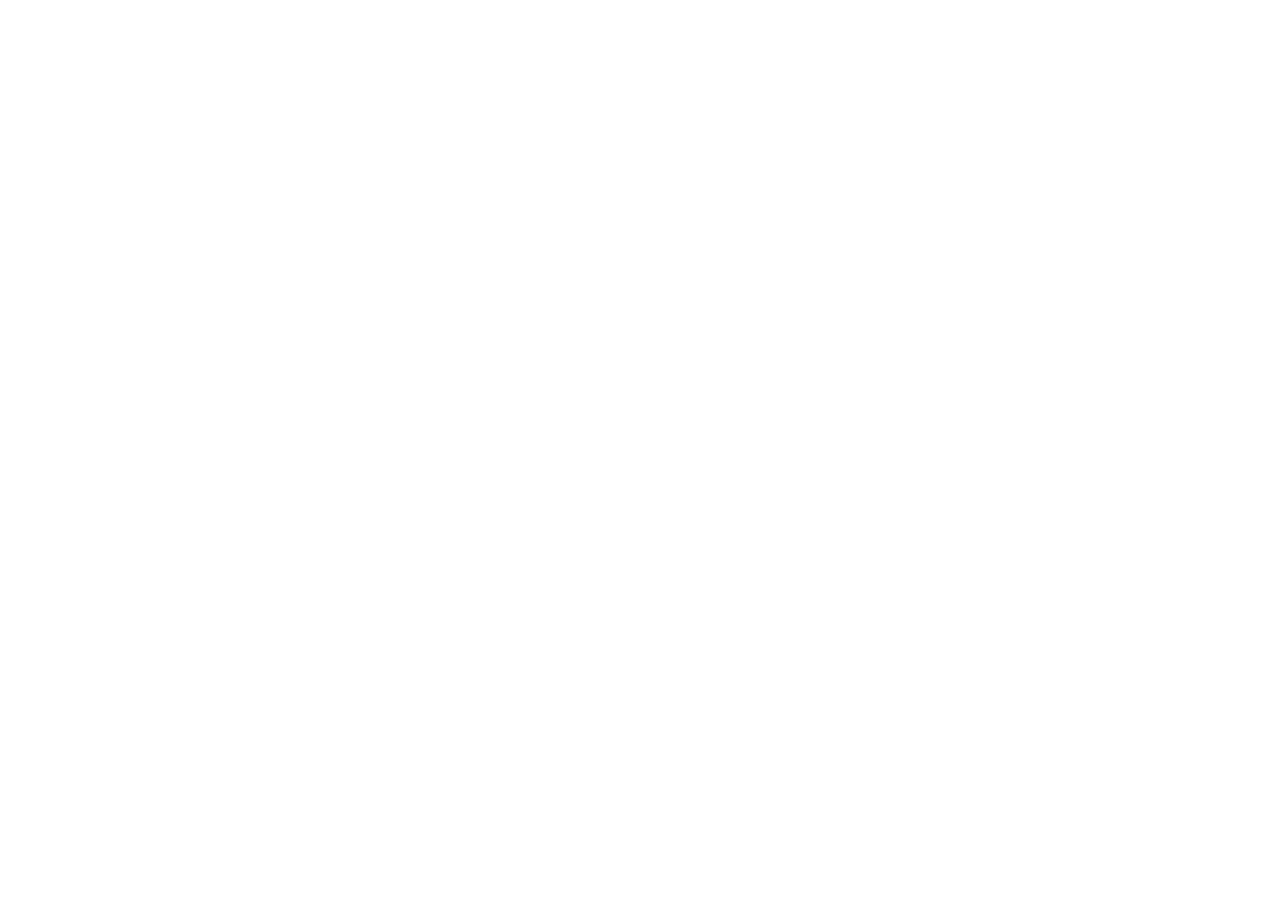
==== index.html @ 95242c17 "Init : création du dépôt, arborescence des fichiers et structure HTML de base" ====
<!DOCTYPE html>
<html lang="en">
<head>
    <meta charset="UTF-8">
    <meta name="viewport" content="width=device-width, initial-scale=1.0">
    <title>AfriTalent - Accueil</title>
    <!-- Boostrap 5 via CDN : feuille de style -->
     <link 
href="https://cdn.jsdelivr.net/npm/bootstrap@5.3.0/dist/css/bootstrap.min.css" 
rel="stylesheet"> 
<!-- Votre feuille de style personnelle --> 
<link rel="stylesheet" href="css/style.css">
</head>
<body>
    
    <!-- Le contenu de la page sera ajoute ici --> 
<!-- Bootstrap 5 via CDN : script JavaScript --> 
<script 
src="https://cdn.jsdelivr.net/npm/bootstrap@5.3.0/dist/js/bootstrap.bundle.min.js"
></script> 
<!-- Votre script JavaScript --> 
<script src="js/main.js"></script>

    
</body>
</html>
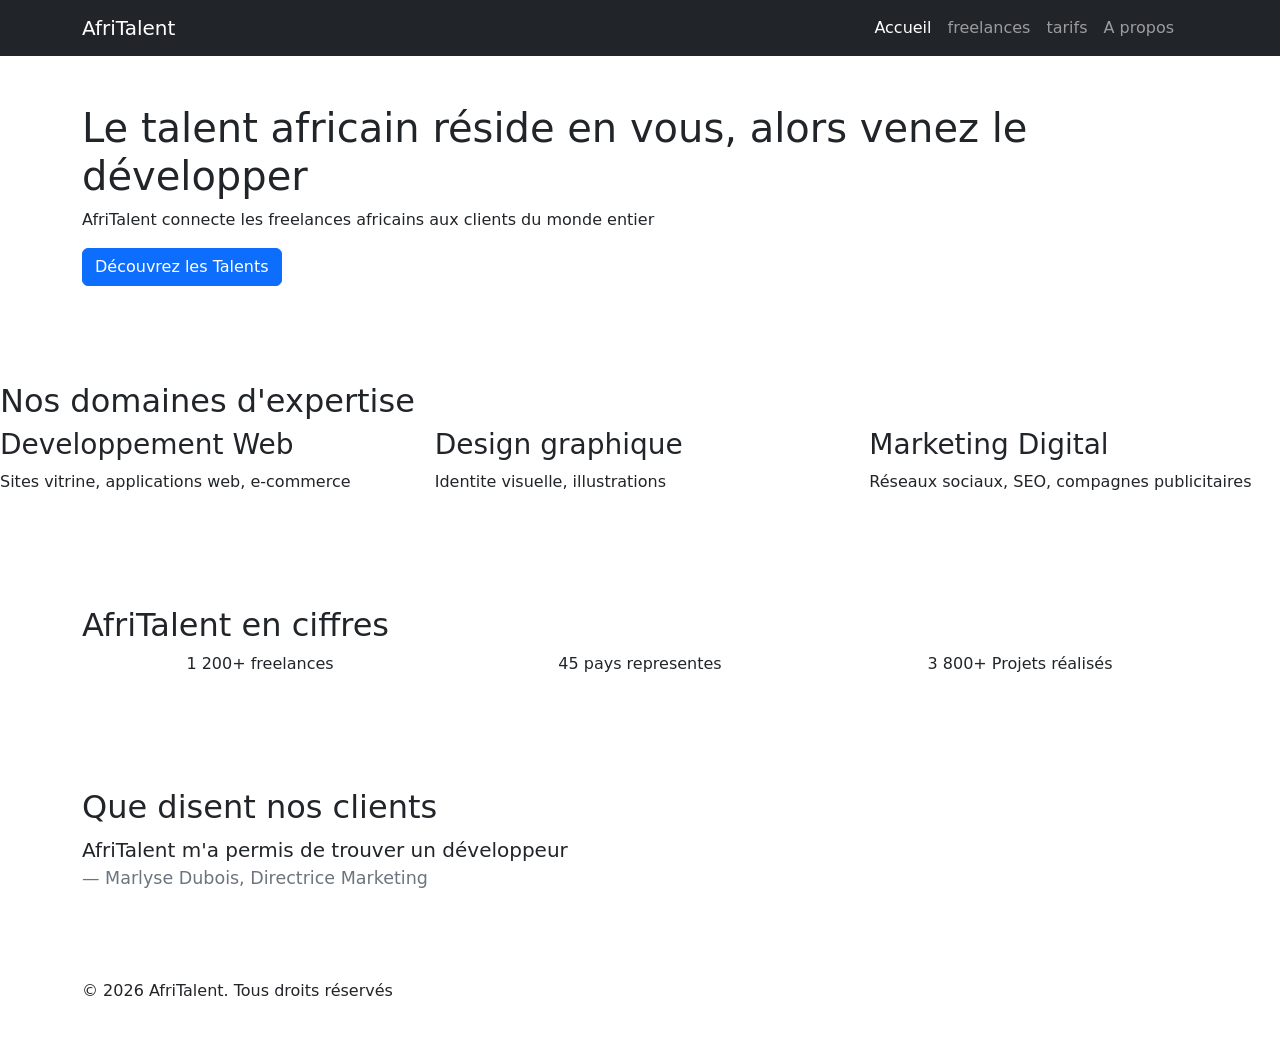
==== commit 61c22392: "HTMK : structure complète des 5 pages avec sections et contenu texte" ====
--- a/index.html
+++ b/index.html
@@ -12,15 +12,99 @@
 <link rel="stylesheet" href="css/style.css">
 </head>
 <body>
-    
-    <!-- Le contenu de la page sera ajoute ici --> 
-<!-- Bootstrap 5 via CDN : script JavaScript --> 
-<script 
-src="https://cdn.jsdelivr.net/npm/bootstrap@5.3.0/dist/js/bootstrap.bundle.min.js"
-></script> 
-<!-- Votre script JavaScript --> 
-<script src="js/main.js"></script>
 
+  <!--Navigation boostrap commune à toutes les pages-->
+<nav class="navbar navbar-expand-lg navbar-dark bg-dark">
+    <div class="container">
+        <a class="navbar-brand" href="index.html">AfriTalent</a>
+        <button class="navbar-toggler" type="button"
+        data-bs-toggle="collapse"
+        data-bs-target="#navMenu"
+        aria-controls="navMenu"
+        aria-expanded="false"
+        aria-label="Toggle navigation">
+        <span class="navbar-toggler-icon"></span>
+    </button>
+    <div class="collapse navbar-collapse" id="navMenu">
+        <ul class="navbar-nav ms-auto">
+            <li class="nav-item"><a class="nav-link active"
+                href="index.html">Accueil</a></li>
+                <li class="nav-item"><a class="nav-link"  
+                    href="freelances.html">freelances</a></li>
+                    <li class="nav-item"><a class="nav-link" 
+                        href="tarifs.html">tarifs</a></li>
+                        <li class="nav-item"><a class="nav-link" 
+                            href="about.html">A propos</a></li>
+                            <li class="nav-item"><a class="nav-link"
+                                href="contact.html"></a></li>
+        </ul>
+    </div>
+    </div>
+</nav>
+<!--Contenu principal-->
+<main>
+    <!--Section hero-->
+    <section id="hero">
+        <div class="container py-5">
+            <h1>Le talent africain réside en vous, alors venez le développer</h1>
+            <p>AfriTalent connecte les freelances africains aux clients du monde entier</p>
+            <a href="freelances.html" class="btn btn-primary">Découvrez les Talents</a>
+
+        </div>
+    </section>
+    <!--Section Services-->
+    <section id="service">
+        <div class="containe py-5">
+            <h2>Nos domaines d'expertise</h2>
+            <div class="row">
+                <div class="col -md-4">
+                    <h3>Developpement Web</h3>
+                    <p>Sites vitrine, applications web, e-commerce</p>
+                </div>
+                <div class="col -md-4">
+                    <h3>Design graphique</h3>
+                    <p>Identite visuelle, illustrations</p>
+                </div>
+                <div class="col -md-4">
+                    <h3>Marketing Digital</h3>
+                    <p>Réseaux sociaux, SEO, compagnes publicitaires</p>
+                </div>
+            </div>
+        </div>
+    </section>
+    <!--Section statistique-->
+    <section id="statistique">
+        <div class="container py-5">
+            <h2>AfriTalent en ciffres</h2>
+            <div class="row text-center">
+                <div class="col -md-4"><p>1 200+ freelances</p></div>
+                <div class="col -md-4"><p>45 pays representes</p></div>
+                <div class="col -md-4"><p>3 800+ Projets réalisés</p></div>
+            </div>
+        </div>
+    </section>
+
+    <!--Section Témoignages-->
+    <section id="témoignages">
+        <div class="container py-5">
+            <h2>Que disent nos clients</h2>
+            <blockquote class="blockquote">
+            <p>AfriTalent m'a permis de trouver un développeur</p>
+         <footer class="blockquote-footer">Marlyse Dubois, Directrice Marketing</footer>
+         </blockquote>
+        </div>
+    </section>
+</main>
+
+<!--Pied de page-->
+<footer>
+    <div class="container py-4">
+        <p>&copy; 2026 AfriTalent. Tous droits réservés</p>
+    </div>
+</footer>
+    <script src="https://cdn.jsdelivr.net/npm/bootstrap@5.3.0/dist/js/bootstrap.bundle.min.js">
+    </script>
+      <script src="js/main.js"></script>
     
 </body>
 </html>
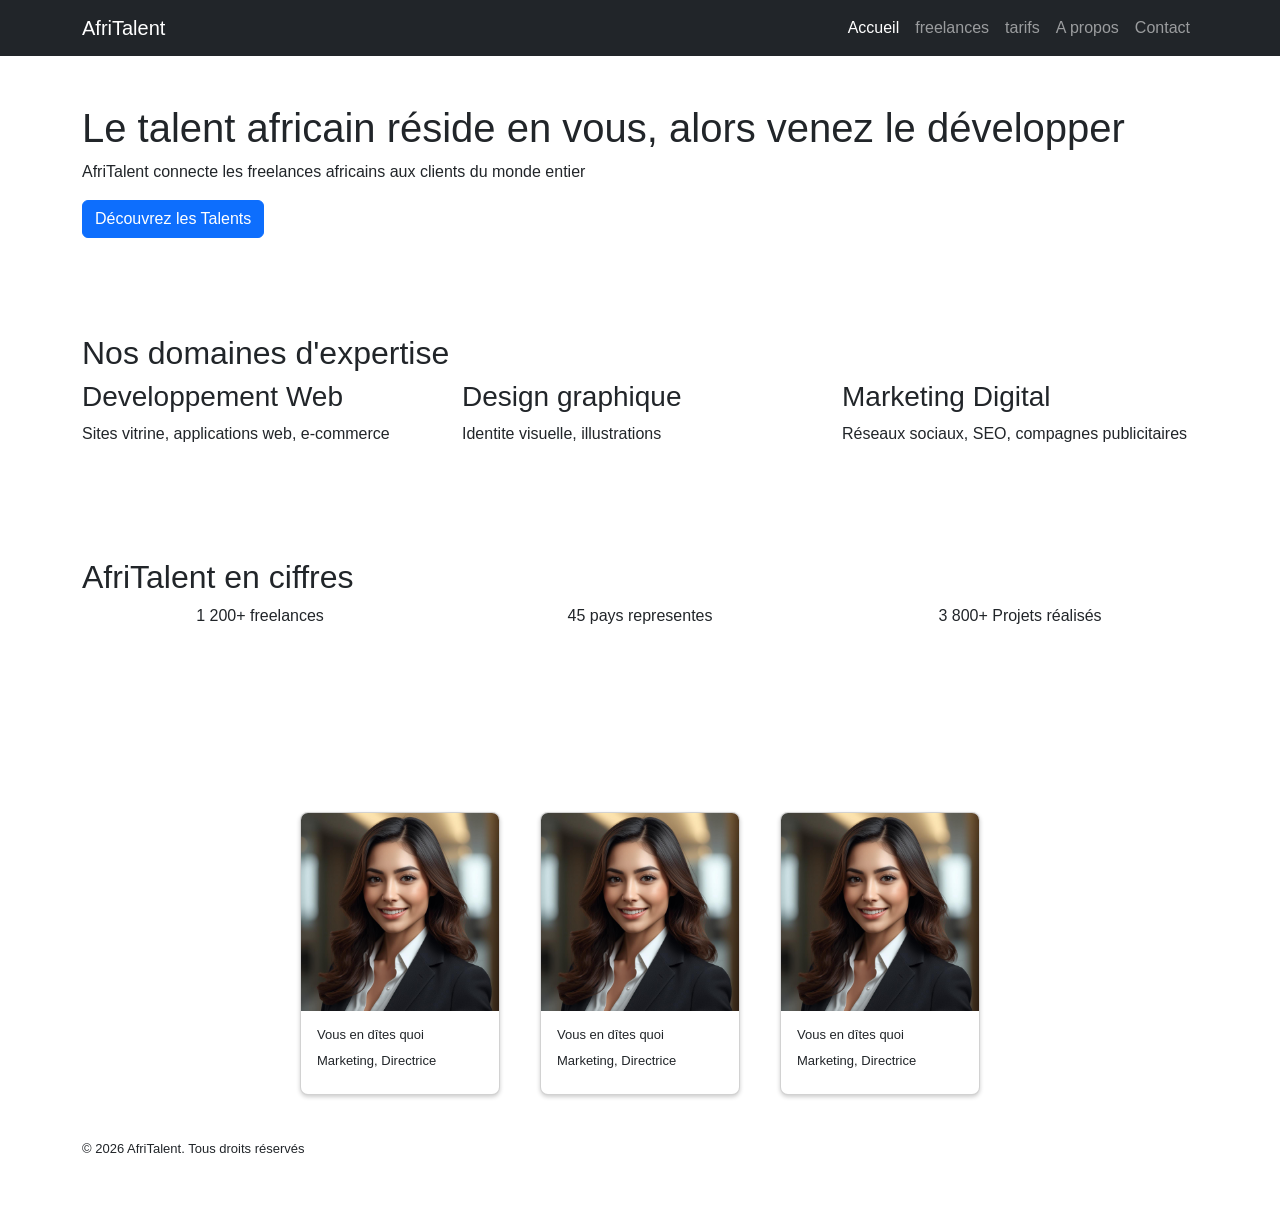
==== commit 869f8bf5: "HTML : structure complete des 5 pages et contenu texte" ====
--- a/index.html
+++ b/index.html
@@ -17,7 +17,7 @@
 <nav class="navbar navbar-expand-lg navbar-dark bg-dark">
     <div class="container">
         <a class="navbar-brand" href="index.html">AfriTalent</a>
-        <button class="navbar-toggler" type="button"
+    <button class="navbar-toggler" type="button"
         data-bs-toggle="collapse"
         data-bs-target="#navMenu"
         aria-controls="navMenu"
@@ -28,15 +28,15 @@
     <div class="collapse navbar-collapse" id="navMenu">
         <ul class="navbar-nav ms-auto">
             <li class="nav-item"><a class="nav-link active"
-                href="index.html">Accueil</a></li>
-                <li class="nav-item"><a class="nav-link"  
-                    href="freelances.html">freelances</a></li>
-                    <li class="nav-item"><a class="nav-link" 
-                        href="tarifs.html">tarifs</a></li>
-                        <li class="nav-item"><a class="nav-link" 
-                            href="about.html">A propos</a></li>
-                            <li class="nav-item"><a class="nav-link"
-                                href="contact.html"></a></li>
+            href="index.html">Accueil</a></li>
+            <li class="nav-item"><a class="nav-link"  
+            href="freelances.html">freelances</a></li>
+            <li class="nav-item"><a class="nav-link" 
+            href="tarifs.html">tarifs</a></li>
+            <li class="nav-item"><a class="nav-link"
+            href="about.html">A propos</a></li>
+            <li class="nav-item"><a class="nav-link"
+            href="contact.html">Contact</a></li>
         </ul>
     </div>
     </div>
@@ -54,18 +54,18 @@
     </section>
     <!--Section Services-->
     <section id="service">
-        <div class="containe py-5">
+        <div class="container py-5">
             <h2>Nos domaines d'expertise</h2>
             <div class="row">
-                <div class="col -md-4">
+                <div class="col-md-4">
                     <h3>Developpement Web</h3>
                     <p>Sites vitrine, applications web, e-commerce</p>
                 </div>
-                <div class="col -md-4">
+                <div class="col-md-4">
                     <h3>Design graphique</h3>
                     <p>Identite visuelle, illustrations</p>
                 </div>
-                <div class="col -md-4">
+                <div class="col-md-4">
                     <h3>Marketing Digital</h3>
                     <p>Réseaux sociaux, SEO, compagnes publicitaires</p>
                 </div>
@@ -77,25 +77,40 @@
         <div class="container py-5">
             <h2>AfriTalent en ciffres</h2>
             <div class="row text-center">
-                <div class="col -md-4"><p>1 200+ freelances</p></div>
-                <div class="col -md-4"><p>45 pays representes</p></div>
-                <div class="col -md-4"><p>3 800+ Projets réalisés</p></div>
+                <div class="col-md-4"><p>1 200+ freelances</p></div>
+                <div class="col-md-4"><p>45 pays representes</p></div>
+                <div class="col-md-4"><p>3 800+ Projets réalisés</p></div>
             </div>
         </div>
     </section>
 
     <!--Section Témoignages-->
-    <section id="témoignages">
-        <div class="container py-5">
-            <h2>Que disent nos clients</h2>
-            <blockquote class="blockquote">
-            <p>AfriTalent m'a permis de trouver un développeur</p>
-         <footer class="blockquote-footer">Marlyse Dubois, Directrice Marketing</footer>
-         </blockquote>
+   <div class="card-container">
+     <div class="card">
+        <img src="images/témoin1.jpg" width="100px">
+        <div class="card-content">
+            <h2>Vous en dîtes quoi</h2>
+            <footer>Marketing, Directrice</footer>
         </div>
-    </section>
-</main>
+        </div>
+          <div class="card">
+        <img src="images/témoin1.jpg" width="100px">
+        <div class="card-content">
+            <h2>Vous en dîtes quoi</h2>
+            <footer>Marketing, Directrice</footer>
+            </div>
+        </div>
+          <div class="card">
+        <img src="images/témoin1.jpg" width="100px">
+        <div class="card-content">
+            <h2>Vous en dîtes quoi</h2>
+            <footer>Marketing, Directrice</footer>
+            </div>
+        </div>
 
+     </div>
+
+   </div>
 <!--Pied de page-->
 <footer>
     <div class="container py-4">
--- a/css/style.css
+++ b/css/style.css
@@ -0,0 +1,35 @@
+*{
+    margin: 0px;
+    padding: 0px;
+    box-sizing: border-box;
+    font-family: sans-serif;
+}
+body{
+    background-color: white;
+}
+.card-container{
+    display: flex;
+    justify-content: center;
+    flex-wrap: wrap;
+    margin-top: 100px;
+}
+.card{
+    background-color: white;
+    width: 200px;
+    border-radius: 8px;
+    overflow: hidden;
+    box-shadow: 0px 2px 4px rgba(0,0,0,0.2);
+    margin: 20px;
+}
+.card img{
+    width: 100%;
+    height: auto;
+}
+.card-content{
+    padding: 16px;
+}
+.card-content h2, footer{
+    font-size: 13px;
+    margin-bottom: 8px;
+
+}
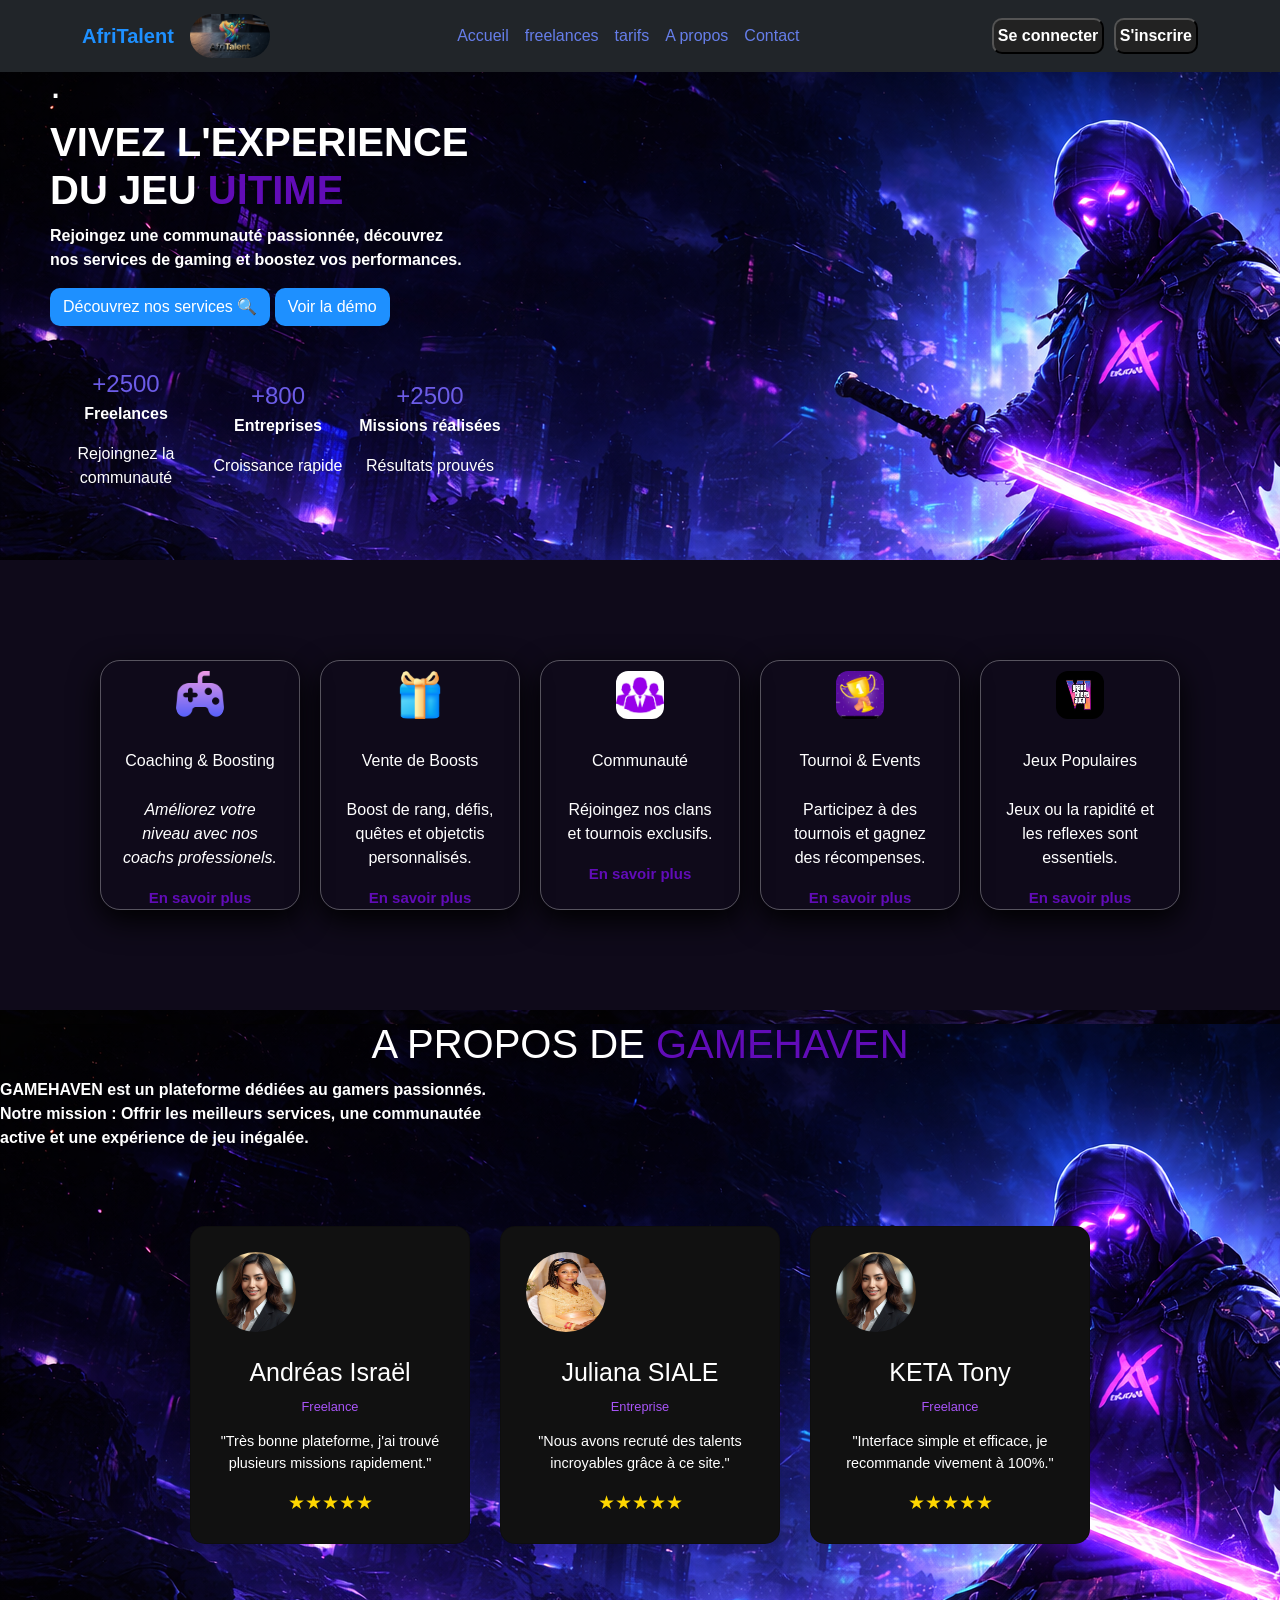
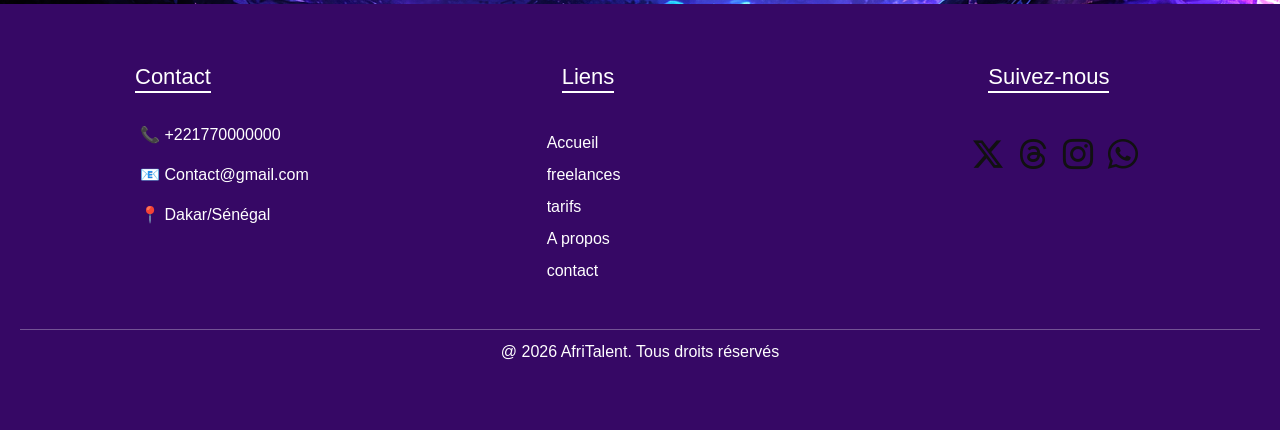
==== commit a05e47b5: "Mise à jour" ====
--- a/index.html
+++ b/index.html
@@ -3,120 +3,213 @@
 <head>
     <meta charset="UTF-8">
     <meta name="viewport" content="width=device-width, initial-scale=1.0">
-    <title>AfriTalent - Accueil</title>
-    <!-- Boostrap 5 via CDN : feuille de style -->
+    <title>AfriTalent</title>
+    <!-- Bootstrap -->
      <link 
 href="https://cdn.jsdelivr.net/npm/bootstrap@5.3.0/dist/css/bootstrap.min.css" 
 rel="stylesheet"> 
-<!-- Votre feuille de style personnelle --> 
+<!--Icones Boostrap-->
+<link href="https://cdn.jsdelivr.net/npm/bootstrap-icons@1.11.0/font/bootstrap-icons.css" rel="stylesheet">
+<!-- CSS --> 
 <link rel="stylesheet" href="css/style.css">
 </head>
-<body>
-
-  <!--Navigation boostrap commune à toutes les pages-->
-<nav class="navbar navbar-expand-lg navbar-dark bg-dark">
-    <div class="container">
-        <a class="navbar-brand" href="index.html">AfriTalent</a>
-    <button class="navbar-toggler" type="button"
-        data-bs-toggle="collapse"
-        data-bs-target="#navMenu"
-        aria-controls="navMenu"
-        aria-expanded="false"
-        aria-label="Toggle navigation">
-        <span class="navbar-toggler-icon"></span>
-    </button>
-    <div class="collapse navbar-collapse" id="navMenu">
-        <ul class="navbar-nav ms-auto">
-            <li class="nav-item"><a class="nav-link active"
-            href="index.html">Accueil</a></li>
-            <li class="nav-item"><a class="nav-link"  
-            href="freelances.html">freelances</a></li>
-            <li class="nav-item"><a class="nav-link" 
-            href="tarifs.html">tarifs</a></li>
-            <li class="nav-item"><a class="nav-link"
-            href="about.html">A propos</a></li>
-            <li class="nav-item"><a class="nav-link"
-            href="contact.html">Contact</a></li>
-        </ul>
-    </div>
-    </div>
-</nav>
-<!--Contenu principal-->
+<body background="images/background.jpg">
+
+  <!-- NAVBAR -->
+   <header>
+         <nav class="navbar navbar-expand-lg navbar-dark bg-dark fixed-top">
+            <div class="container">
+                <a class="navbar-brand" href="#"><strong>AfriTalent</strong></a>
+                <img src="images/img.png" width="80" class="nav-1">
+
+            <div class="navbar-collapse" id="navMenu">
+                <ul class="navbar-nav mx-auto">
+                    <li class="nav-item"><a class="nav-link" href="#Accueil">Accueil</a></li>
+                    <li class="nav-item"><a class="nav-link" href="#freelances">freelances</a></li>
+                    <li class="nav-item"><a class="nav-link" href="#tarifs">tarifs</a></li>
+                    <li class="nav-item"><a class="nav-link" href="#A propos">A propos</a></li>
+                    <li class="nav-item"><a class="nav-link" href="#Contact">Contact</a></li>
+                </ul>  
+                <div>
+                    <button><strong>Se connecter</strong></button>
+                    <button><strong>S'inscrire</strong></button>
+                </div>    
+            </div>
+            </div>
+        </nav>
+</header>
+<!--Contenu principal Main-->
 <main>
     <!--Section hero-->
-    <section id="hero">
-        <div class="container py-5">
-            <h1>Le talent africain réside en vous, alors venez le développer</h1>
-            <p>AfriTalent connecte les freelances africains aux clients du monde entier</p>
-            <a href="freelances.html" class="btn btn-primary">Découvrez les Talents</a>
+    <section class="hero" id="">
+        <div class="hero-text">
+            <h1>.</h1>
+            <h1 class="text"><strong>VIVEZ L'EXPERIENCE <br>
+                 DU JEU <span class="text-1">UlTIME</span></strong></h1>
+            <p class="p1"><strong>Rejoingez une communauté passionnée, découvrez <br>
+            nos services de gaming et boostez vos performances.</strong></p>
+            <a href="freelances.html" class="btn">Découvrez nos services 🔍</a>
+             <a href="freelances.html" class="btn">Voir la démo</a>
+        </div>
+        <br>
+        <div class="starts" id="starts">
+            <div class="start-card">
+                <div class="counter" data-target="2500">+2500</div>
+                <p>Freelances</p>
+                <span>Rejoingnez la communauté</span>
+            </div>
+
+             <div class="start-card">
+                <div class="counter" data-target="800">+800</div>
+                <p>Entreprises</p>
+                <span>Croissance rapide</span>
+            </div>
+
+             <div class="start-card">
+                <div class="counter" data-target="2500">+2500</div>
+                <p>Missions réalisées</p>
+                <span>Résultats prouvés</span>
+            </div>
 
         </div>
     </section>
+
     <!--Section Services-->
-    <section id="service">
-        <div class="container py-5">
-            <h2>Nos domaines d'expertise</h2>
-            <div class="row">
-                <div class="col-md-4">
-                    <h3>Developpement Web</h3>
-                    <p>Sites vitrine, applications web, e-commerce</p>
-                </div>
-                <div class="col-md-4">
-                    <h3>Design graphique</h3>
-                    <p>Identite visuelle, illustrations</p>
-                </div>
-                <div class="col-md-4">
-                    <h3>Marketing Digital</h3>
-                    <p>Réseaux sociaux, SEO, compagnes publicitaires</p>
-                </div>
-            </div>
-        </div>
+        <div class="services-container">
+            <div class="service-card">
+                <div class="card-icon">
+                        <img src="images/game.png" width="65" class="icon-3">
+                </div>
+                <h1 class="service-title">Coaching & Boosting</h1>
+                <p class="service-description">
+                  <em>Améliorez votre niveau avec nos coachs professionels.</em> 
+                </p>
+                <a href="#" class="service-link">En savoir plus</a>
+            </div>
+             <div class="service-card">
+                <div class="card-icon">
+                    <div class="icon-1">
+                        <img src="images/cadeau.png" width="65" class="icon-3">
+                    </div>
+                </div>
+                <h1 class="service-title">Vente de Boosts</h1>
+                <p class="service-description">
+                   Boost de rang, défis, quêtes et objetctis personnalisés.
+                </p>
+                <a href="#" class="service-link">En savoir plus</a>
+            </div>
+             <div class="service-card">
+                <div class="card-icon">
+                    <div class="icon-1">
+                        <img src="images/tête.png" width="65" class="icon-3">
+                    </div>
+                </div>
+                <h1 class="service-title">Communauté</h1>
+                <p class="service-description">
+                    Réjoingez nos clans et tournois exclusifs.
+                </p>
+                <a href="#" class="service-link">En savoir plus</a>
+        </div>
+          <div class="service-card">
+                <div class="card-icon">
+                        <img src="images/images2.jpg" width="65" class="icon-3">
+                </div>
+                <h1 class="service-title">Tournoi & Events</h1>
+                <p class="service-description">
+                  Participez à des tournois et gagnez des récompenses.
+                </p>
+                <a href="#" class="service-link">En savoir plus</a>
+            </div>
+              <div class="service-card">
+                <div class="card-icon">
+                        <img src="images/icon3.jpg" width="65" class="icon-3">
+                </div>
+                <h1 class="service-title">Jeux Populaires</h1>
+                <p class="service-description">
+                  Jeux ou la rapidité et les reflexes sont essentiels.
+                </p>
+                <a href="#" class="service-link">En savoir plus</a>
+            </div>
+        </div>
+    <!-- A PROPOS -->
+     <section >
+        <div class="propos">
+            <h1 class="pp">A PROPOS DE <span class="text-1">GAMEHAVEN</span></h1>
+            <p><strong>GAMEHAVEN est un plateforme dédiées au gamers passionnés. <br>
+             Notre mission : Offrir les meilleurs services, une communautée <br>
+             active et une expérience de jeu inégalée.</strong>
+            </p>
+        </div>
+     </section>
+  
+    <!--Section Témoignages-->
+    <section class="section-container">
+            <div class="card">
+                <img src="images/témoin1.jpg" class="avatar">
+                <h1>Andréas Israël</h1>
+                <span class="role">Freelance</span>
+                <p>"Très bonne plateforme, j'ai trouvé plusieurs missions rapidement."</p>
+                <div class="stars">★★★★★</div>
+            </div>
+            <div class="card">
+                <img src="images/témoin3.png" class="avatar">
+                <h1>Juliana SIALE</h1>
+                <span class="role">Entreprise</span>
+                <p>"Nous avons recruté des talents incroyables grâce à ce site."</p>
+                <div class="stars">★★★★★</div>
+            </div>
+            <div class="card">
+                <img src="images/témoin1.jpg" class="avatar">
+                <h1>KETA Tony</h1>
+                <span class="role">Freelance</span>
+                <p>"Interface simple et efficace, je recommande vivement à 100%."</p>
+                <div class="stars">★★★★★</div>
+            </div>   
     </section>
-    <!--Section statistique-->
-    <section id="statistique">
-        <div class="container py-5">
-            <h2>AfriTalent en ciffres</h2>
-            <div class="row text-center">
-                <div class="col-md-4"><p>1 200+ freelances</p></div>
-                <div class="col-md-4"><p>45 pays representes</p></div>
-                <div class="col-md-4"><p>3 800+ Projets réalisés</p></div>
-            </div>
-        </div>
-    </section>
-
-    <!--Section Témoignages-->
-   <div class="card-container">
-     <div class="card">
-        <img src="images/témoin1.jpg" width="100px">
-        <div class="card-content">
-            <h2>Vous en dîtes quoi</h2>
-            <footer>Marketing, Directrice</footer>
-        </div>
-        </div>
-          <div class="card">
-        <img src="images/témoin1.jpg" width="100px">
-        <div class="card-content">
-            <h2>Vous en dîtes quoi</h2>
-            <footer>Marketing, Directrice</footer>
-            </div>
-        </div>
-          <div class="card">
-        <img src="images/témoin1.jpg" width="100px">
-        <div class="card-content">
-            <h2>Vous en dîtes quoi</h2>
-            <footer>Marketing, Directrice</footer>
-            </div>
-        </div>
-
-     </div>
-
-   </div>
 <!--Pied de page-->
-<footer>
-    <div class="container py-4">
-        <p>&copy; 2026 AfriTalent. Tous droits réservés</p>
-    </div>
-</footer>
+      <footer class="footer">
+        <div class="footer-container">
+            <div class="footer-b">
+                <h1>Contact</h1>
+                <p>📞 +221770000000</p>
+                <p>📧 Contact@gmail.com</p>
+                <p>📍 Dakar/Sénégal</p>
+            </div>
+            <div class="footer-b">
+                <h1>Liens</h1>
+                <ul>
+                    <li><a href="Accueil">Accueil</a></li>
+                    <li><a href="freelances.html">freelances</a></li>
+                    <li><a href="tarifs.html">tarifs</a></li>
+                    <li><a href="about.html">A propos</a></li>
+                     <li><a href="contact.html">contact</a></li>
+                </ul>
+            </div>
+
+            <div class="footer-b">
+                <h1>Suivez-nous</h1>
+                <div class="social-icon">
+                    <a href="https://www.twitter.com" target="_blank">
+                         <i class="bi bi-twitter-x"></i>
+                    </a>
+                    <a href="https://www.threads.net" target="_blank">
+                        <i class="bi bi-threads"></i> 
+                    </a>
+                    <a href="https://www.instagram.com" target="_blank">
+                        <i class="bi bi-instagram"></i>
+                    </a>
+                    <a href="https://www.whatsapp.com" target="_blank">
+                        <i class="bi bi-whatsapp"></i>
+                    </a>
+                </div>
+            </div>
+        </div>
+        <div class="pied">
+            <p>@ 2026 AfriTalent. Tous droits réservés</p>
+        </div>
+
+      </footer>
+
     <script src="https://cdn.jsdelivr.net/npm/bootstrap@5.3.0/dist/js/bootstrap.bundle.min.js">
     </script>
       <script src="js/main.js"></script>
--- a/css/style.css
+++ b/css/style.css
@@ -1,35 +1,569 @@
-*{
-    margin: 0px;
-    padding: 0px;
-    box-sizing: border-box;
-    font-family: sans-serif;
-}
-body{
-    background-color: white;
-}
-.card-container{
-    display: flex;
-    justify-content: center;
+:root {
+    --primary-color: #1e90ff;
+    --secondary-color: #ff6347;
+    --background-color: white;
+    --text-color: #333333;
+    --font-main: sans-serif;
+    --spacing: 16px;  
+    --white: #ffffff;
+    --dark: #222222;
+}
+
+body {
+    margin: 0;
+    font-family: var(--font-main);
+    color: var(--text-color);            
+}
+.navbar-brand {
+    color: #1e90ff;
+} 
+.navbar-brand1 {
+     color: #1e90ff;
+     margin-left: 40px;
+} 
+.nav-link {
+    color: #667eea;
+    font-size: initial;
+}
+.nav-1 {
+    border-radius: 40px;
+}
+button {
+    background-color: var(--dark);
+    color: #ffffff;
+    margin-left: 5px;
+    border-radius: 10px;
+    padding: 4px;
+}
+button:hover {
+    box-shadow: 0 0 10px #6c5ce7,
+                0 0 20px #6c5ce7;
+    transform: translateY(-3px);
+    color: red;
+    transition: 0.8s;            
+}
+
+/*=== SECTIONS TEMOIGNAGES ET TARIFS ===*/
+.section-container {
+    display: flex;
+    justify-content: center;
+    gap: 30px;
+    padding: 60px 10%;
     flex-wrap: wrap;
-    margin-top: 100px;
-}
-.card{
-    background-color: white;
+}
+.card {
+    background-color: #111;
+    color: white;
+    width: 280px;
+    padding: 25px;
+    border-radius: 15px;
+    text-align: center;
+    transition: 0.3s;
+}
+.card:hover {
+    transform: translateY(-10px);
+    box-shadow: 0 0 20px rgba(108,92,231,0.5);
+}
+.avatar {
+    width: 80px;
+    height: 80px;
+    border-radius: 50%;
+    margin-bottom: 15px;
+}
+.card h1 {
+    font-size: 25px;
+}
+.role {
+    font-size: 0.8rem;
+    color: #6c5ce7;
+}
+.card p {
+    font-size: 0.9rem;
+    margin: 15px 0;
+}
+.stars {
+    color: gold;
+    font-size: 1.2rem;
+}
+
+/* Section hero */
+.text {
+    color: #ffffff;
+}
+.text-1 {
+    color: #610cb7;
+}
+.p1 {
+    color: #ffffff;
+}
+.hero{
+    display: grid;
+    grid-template-columns: 1fr 1.5fr;
+    align-items: center;
+    padding: 50px;
+    gap : 40px
+}
+.hero-image{
+    width: 50px;
+    border-radius: 15px;
+    align-items: center;
+}
+.btn{
+    background-color: var(--primary-color);
+    color: var(--white);
+    text-decoration: none;
+    border-radius: 10px;
+    transition: 5s;
+}
+.btn:hover {
+     box-shadow: 0 0 10px #6c5ce7,
+                 0 0 20px  #6c5ce7;
+     transform: translateY(-3px);  
+     color: #ffffff;   
+     transition: 0.8s;       
+}
+/* ASYMETRIQUE */
+.starts {
+    display: flex;
+    justify-content: space-around;
+    align-items: center;
+    background: transparent;
+    border-radius: 20px 20px 0 0;
+    flex-wrap: nowrap;    
+}
+
+.start-card {
+    text-align: center;
+    flex: 1;   
+}
+
+.counter {
+    font-size: 1.5rem;
+    font-weight: 500;
+    color: #6c5ce7;
+}
+.counter::before {
+    content: "";
+}
+.start-card p {
+    font-weight: bold;
+    
+    color: #ffffff;
+}
+.start-card span {
+    font: 0.65rem;
+    color: #ffffff;
+}
+/* SERVICES */
+.ns {
+    text-align: center;
+    font-size: 25px;
+    color: #ffffff;
+}
+
+.services-container {
+    color: deepskyblue;
+    justify-content: center;
+    flex-wrap: wrap;
+    display: flex;
+    justify-content: center;
+    align-items: center;
+    gap: 20px;
+    height: 50vh;
+    background-color: #0f0a1a;
+    margin-top: 20px;
+}
+  .service-card {
+    border-radius: 20px;
     width: 200px;
-    border-radius: 8px;
+    max-width: 350px;
+    transition: transform 0.3s ease, box-shadow 0.3s ease;
+    box-shadow: 0 10px 30px black;
+    border: 1px solid rgba(255,255,255,0.3);
+    background-color: transparent;
+    color: #ffffff;
+    height: 250px;
     overflow: hidden;
-    box-shadow: 0px 2px 4px rgba(0,0,0,0.2);
-    margin: 20px;
-}
-.card img{
+    text-align: center;
+    padding: 10px 20px;
+}
+
+.service-card:hover{
+    transform: translateY(-10px);
+    box-shadow: 0 20px 40px black;
+}
+.card-icon {
+    margin-bottom: 20px;
+    display: inline-block;
+}
+.icon-3 {
+    width: 48px;
+    height: 48px;
+    border-radius: 12px;
+    margin: 0 auto;
+}
+.icon-1::before {
+    color: #ffffff;
+    justify-content: center;
+    align-items: center;
     width: 100%;
-    height: auto;
-}
-.card-content{
-    padding: 16px;
-}
-.card-content h2, footer{
-    font-size: 13px;
-    margin-bottom: 8px;
-
-}+    height: 100%;
+    font-size: 24px;
+}
+.service-title {
+    font-size: 16px;
+    color: white;
+    line-height: 1.5;
+    margin-bottom: 25px;
+}
+.service-link {
+    display: inline-block;
+    color: #610cb7;
+    text-decoration: none;
+    font-weight: 600;
+    font-size: 15px;
+    transition: color 0.3s ease, transform 0.3s ease;
+}
+.service-link:hover {
+    color: #667eea;
+    transform: translateX(50px);
+}
+/*========= SECTION A PROPOS */
+.pp {
+    text-align: center;
+}
+.propos {
+    color: #ffffff;
+}
+
+/*Responsive Design */
+@media (max-width: 768px) {
+    .service-container {
+        gap: 20px;
+    }
+    .service-card {
+        padding: 30px 20px;
+        max-width: 100%;
+    }
+    .service-title {
+        font-size: 22px;
+    }
+    .service-description {
+        font-size: 14px;
+    }
+}
+/* =====Section footer */
+.footer {
+    background: #360865;
+    color: var(--white);
+    padding: 50px 20px;
+}
+.footer-container {
+    display: flex;
+    justify-content: space-between;
+    align-items: flex-start;
+    flex-wrap: wrap;
+    margin: auto;
+    gap: 40px;
+}
+.footer-b {
+    flex: 1 1 250px;
+    padding-left: 100px;
+}
+.footer-b p {
+    margin-left: 20px;
+    
+}
+.footer-b h1 {
+    font-size: 22px;
+    margin-bottom: 30px;
+    border-bottom: 2px solid white;
+    display: inline-block;
+    margin-left: 15px;
+    font-family: Arial, Helvetica, sans-serif;
+}
+.footer-b ul {
+    list-style: none;
+    padding: 0;
+}
+.footer-b a {
+    text-decoration: none;
+    color: var(--white);
+}
+.footer-b a:hover {
+    color: #ff6347;
+}
+.social-icon {
+    display: flex;
+    gap: 15px;
+    margin-top: 10px;
+}
+.social-icon a i {
+    color: #111;
+    font-size: 30px;
+}
+.social-icon a:hover {
+    background-color: #ffffff;
+    transition: 3s;
+}
+.pied {
+    text-align: center;
+    margin-top: 30px;
+    border-top: 1px solid rgba(255,255,255,0.3);
+    padding-top: 10px;
+}
+/*======= Formulaire ========*/
+.container-2 {
+    display: flex;
+    justify-content: center;
+    align-items: center;
+    min-height: 100vh;
+    gap: 20px;
+    
+}
+.form-box, .info-box {
+    width: 400px;
+    padding: 20px;
+    border-radius: 15px;
+    background-color: rgba(0,0,0,0.6);
+    border: 2px solid rgba(255,255,255,0.5);
+    box-shadow: 0 0 20px cyan;
+}
+.form-box h1 {
+    font-family: Georgia, 'Times New Roman', Times, serif;
+    font-size: 20px;
+    margin-left: 20px;
+    color: #1e90ff;
+}
+input, select, textarea {
+    width: 103%;
+    margin: 10px 0;
+    padding: 12px;
+    border-radius: 12px;
+    border: none;
+    outline: none;
+    background: rgba(255,255,255,0.1);
+    color: #ffffff;
+}
+input:focus, select:focus, textarea:focus {
+    border: 2px solid white;
+    box-shadow: 0 0 5px white,
+                0 0 10px white,
+                0 0 20px white;
+    background: rgba(255,255,255,0.15);
+    transform: scale(1.02);
+    transition: 3s;
+
+}
+input:focus::placeholder,
+textarea:focus::placeholder {
+    color: green;
+}
+
+textarea {
+    height: 100px;
+    resize: none;
+}
+.row {
+    display: flex;
+    gap: 10px;
+}
+.btn-9 {
+    width: 100%;
+    border: none;
+    border-radius: 10px;
+    background: linear-gradient(45deg, purple, cyan);
+    color: #ffffff;
+    font-weight: bold;
+    cursor: pointer;
+    transition: 0.4s;
+}
+.btn-9:hover {
+    transform: scale(1.05);
+}
+.success {
+    margin-top: 10px;
+    color: lawngreen;
+    margin-left: 19%;
+}
+.info-box p, h1 {
+    margin: 10px 0;
+    color: var(--white);
+}
+iframe {
+    width: 390px;
+    height: 250px;
+    border-radius: 10px;
+    margin-top: 40px;
+}
+/*=========TARIFS========*/
+.tarifs {
+    background-color: #0c090f;
+}
+h5 {
+    text-align: center;
+    margin-top: 40px;
+    color: azure;
+}
+.cardes-containers {
+    display: flex;
+    justify-content: center;
+    gap: 30px;
+    flex-wrap: wrap;
+    margin-top: 30px;
+}
+.popular {
+    border: 2px solid aqua;
+    transform: scale(1.08);
+}
+.badge {
+    position: relative;
+    top: -10px;
+    right: 10px;
+    background: #300634;
+    color: white;
+    padding: 5px 10px;
+    font-size: 12px;
+    border-radius: 70px;
+    
+}
+.price {
+    font-size: 22px;
+    margin: 10px 0;
+}
+ul {
+    list-style: none;
+    padding: 0;
+}
+li {
+    margin: 8px 0;
+}
+.check::before {
+    content: "✅";
+    color: green;
+}
+.cross::before {
+    content: "❌";
+}
+.button-1 {
+    margin-top: 15px;
+    padding: 10px;
+    background: #300634;
+    color: white;
+    border-radius: 25px;
+    cursor: pointer;
+}
+.button-1:hover {
+    background: #12385e;
+}
+/*========== NOTRE HISTOIRE ==========*/
+.violet {
+    background-color: rgb(5, 3, 12);
+}
+.equipe {
+    color: rgb(113, 9, 136);
+   font-family: 'Franklin Gothic Medium', 'Arial Narrow', Arial, sans-serif;
+   font-size: 25px;
+}
+
+.heros {
+    display: flex;
+    align-items: center;
+    justify-content: space-between;
+    gap: 40px;
+    padding: 50px;
+
+}
+.heros-text p, cta, h2, p {
+    color: #ffffff;
+}
+.span  {
+    color: #ffffff;
+}
+.heros-text h1 {
+    color: rgb(78, 7, 78);
+}
+.heros-text h2, h3 {
+    font-size: 40px;
+    color: aliceblue;
+}
+.heros-text img {
+    width: 100%;
+    border-radius: 10px;
+}
+.imgs img {
+    width: 550px;
+    height: 350px;
+    border-radius: 10px;
+}
+.team {
+    padding: 50px;
+}
+.teams {
+    display: flex;
+    justify-content: center;
+    gap: 15px;
+    flex-wrap: wrap;
+}
+.team-1 {
+    background: black;
+    padding: 12px;
+    text-align: center;
+    border-radius: 20px;
+    width: 220px;
+    
+}
+.team-1 img {
+    width: 100%;
+    border-radius: 10px;
+    object-fit: cover;
+    height: 140px;
+}
+.role {
+    color: #a855f7;
+}
+.values {
+    padding: 50px;
+}
+.valeur-grid {
+    display: grid;
+    grid-template-columns: repeat(4, 1fr);
+    gap: 20px;
+}
+.value {
+    background: #111;
+    padding: 20px;
+    border-radius: 10px;
+    text-align: center;
+}
+.states {
+    padding: 20px;
+}
+.states-grid {
+    display: grid;
+    grid-template-columns: repeat(3, 1fr);
+    gap: 20px;
+}
+.stat {
+    background-color: #0f0a1a;
+    padding: 30px;
+    font-size: 24px;
+    text-align: center;
+}
+.stat span {
+    display: block;
+    font-size: 14px;
+    margin-top: 10px;
+    color: gray;
+}
+/*==== Freelances ====*/
+.mb-4 {
+    color: #610cb7;
+    text-align: center;
+}
+.card-img-top {
+    width: 200px;
+    height: 150px; 
+}
+
+
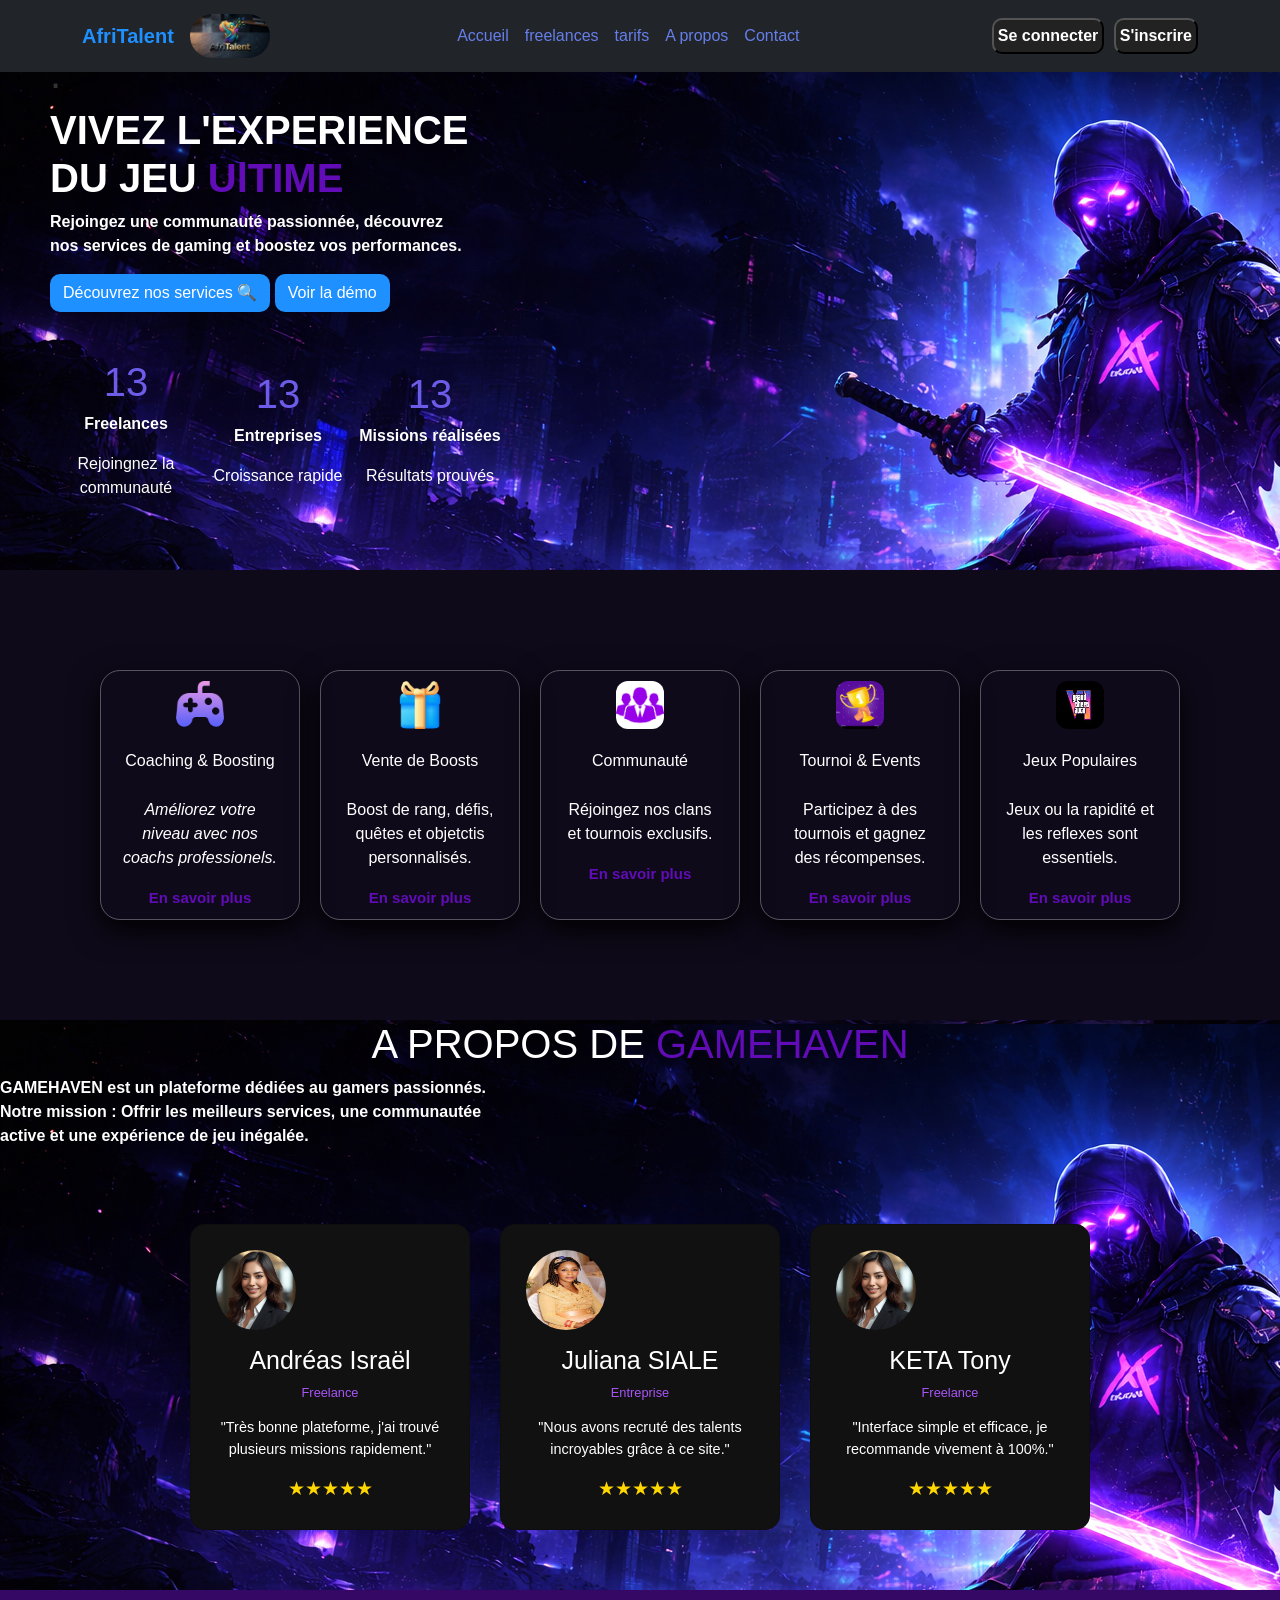
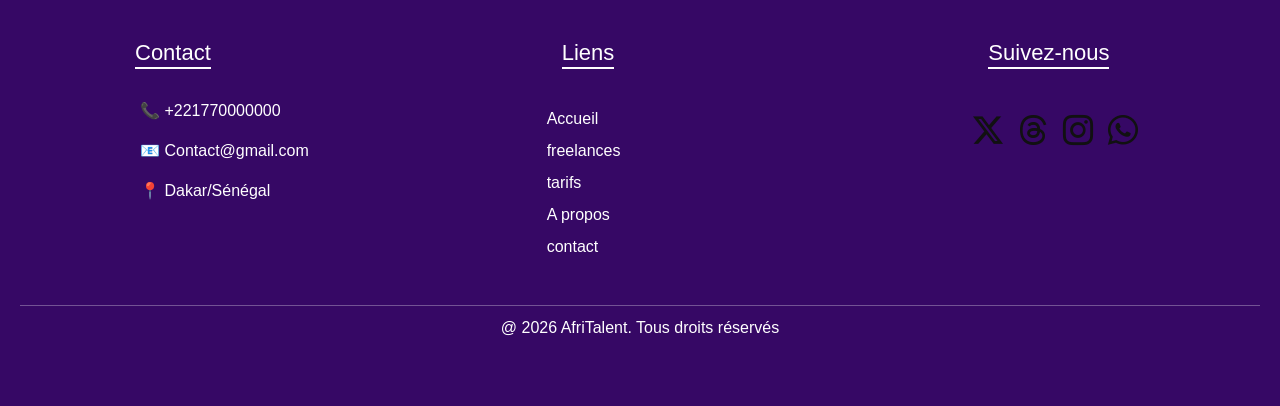
==== commit 1f5f7836: "nouvelle modification" ====
--- a/index.html
+++ b/index.html
@@ -54,19 +54,20 @@
         <br>
         <div class="starts" id="starts">
             <div class="start-card">
-                <div class="counter" data-target="2500">+2500</div>
+                <!--Compteur 1-->
+                <div id="count7" class="counter">+0</div>
                 <p>Freelances</p>
                 <span>Rejoingnez la communauté</span>
             </div>
 
              <div class="start-card">
-                <div class="counter" data-target="800">+800</div>
+                <div id="count8" class="counter">+0</div>
                 <p>Entreprises</p>
                 <span>Croissance rapide</span>
             </div>
 
              <div class="start-card">
-                <div class="counter" data-target="2500">+2500</div>
+                 <div id="count10" class="counter">+0</div>
                 <p>Missions réalisées</p>
                 <span>Résultats prouvés</span>
             </div>
--- a/css/style.css
+++ b/css/style.css
@@ -138,7 +138,7 @@
 }
 
 .counter {
-    font-size: 1.5rem;
+    font-size: 40px;
     font-weight: 500;
     color: #6c5ce7;
 }
@@ -252,7 +252,7 @@
         font-size: 14px;
     }
 }
-/* =====Section footer */
+/* =====Section footer ======*/
 .footer {
     background: #360865;
     color: var(--white);
@@ -317,11 +317,18 @@
     display: flex;
     justify-content: center;
     align-items: center;
-    min-height: 100vh;
+    height: auto;
     gap: 20px;
-    
-}
-.form-box, .info-box {
+}
+option {
+    color: red;
+}
+.error {
+    color: red;
+}
+
+.form-box,
+.info-box {
     width: 400px;
     padding: 20px;
     border-radius: 15px;
@@ -329,14 +336,18 @@
     border: 2px solid rgba(255,255,255,0.5);
     box-shadow: 0 0 20px cyan;
 }
+
 .form-box h1 {
     font-family: Georgia, 'Times New Roman', Times, serif;
     font-size: 20px;
     margin-left: 20px;
     color: #1e90ff;
 }
-input, select, textarea {
-    width: 103%;
+
+input,
+select,
+textarea {
+    width: 100%;
     margin: 10px 0;
     padding: 12px;
     border-radius: 12px;
@@ -345,7 +356,10 @@
     background: rgba(255,255,255,0.1);
     color: #ffffff;
 }
-input:focus, select:focus, textarea:focus {
+
+input:focus,
+select:focus,
+textarea:focus {
     border: 2px solid white;
     box-shadow: 0 0 5px white,
                 0 0 10px white,
@@ -353,21 +367,23 @@
     background: rgba(255,255,255,0.15);
     transform: scale(1.02);
     transition: 3s;
-
-}
+}
+
 input:focus::placeholder,
 textarea:focus::placeholder {
     color: green;
 }
 
 textarea {
-    height: 100px;
+    height: 50px;
     resize: none;
 }
+
 .row {
     display: flex;
     gap: 10px;
 }
+
 .btn-9 {
     width: 100%;
     border: none;
@@ -378,24 +394,30 @@
     cursor: pointer;
     transition: 0.4s;
 }
+
 .btn-9:hover {
     transform: scale(1.05);
 }
+
 .success {
     margin-top: 10px;
     color: lawngreen;
     margin-left: 19%;
 }
-.info-box p, h1 {
+
+.info-box p,
+.info-box h1 {
     margin: 10px 0;
     color: var(--white);
 }
+
 iframe {
     width: 390px;
     height: 250px;
     border-radius: 10px;
     margin-top: 40px;
 }
+
 /*=========TARIFS========*/
 .tarifs {
     background-color: #0c090f;
@@ -565,5 +587,10 @@
     width: 200px;
     height: 150px; 
 }
-
-
+#count {
+  color: white;
+  font-size: 40px;
+}
+
+
+
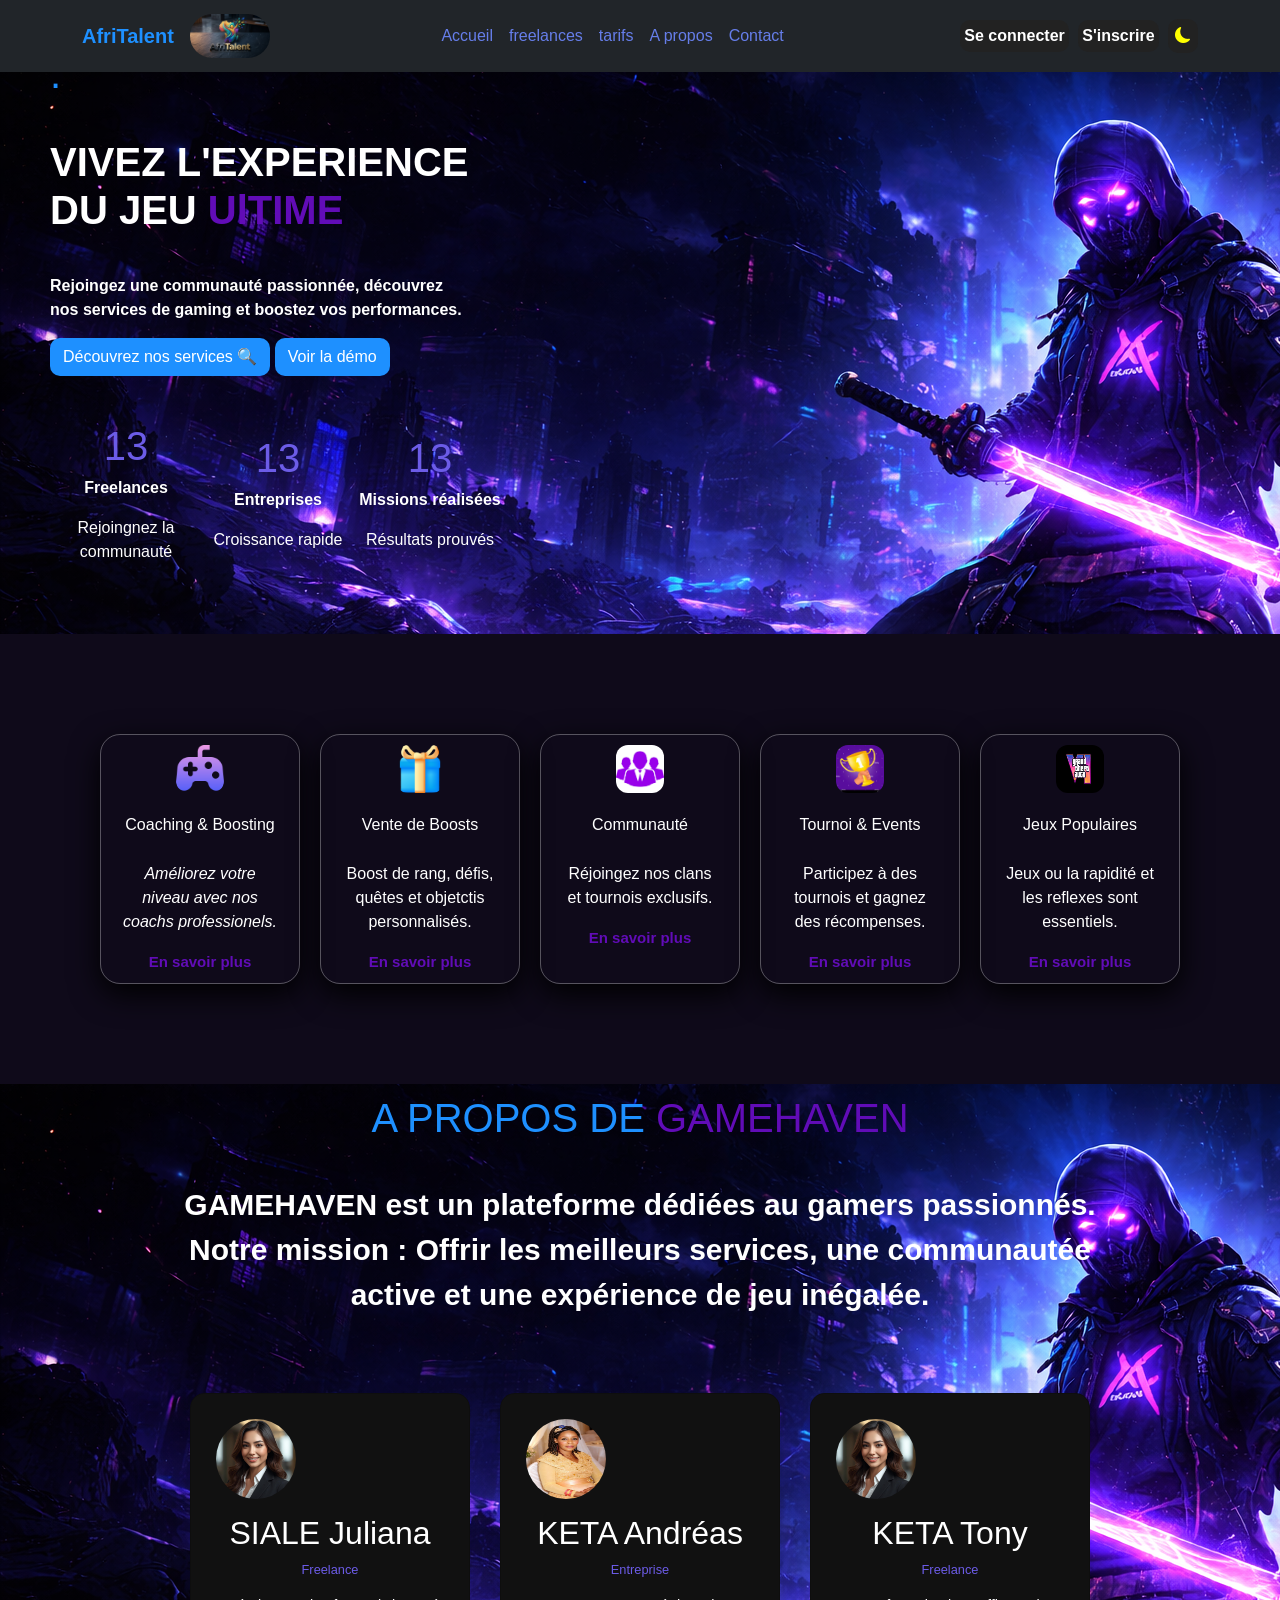
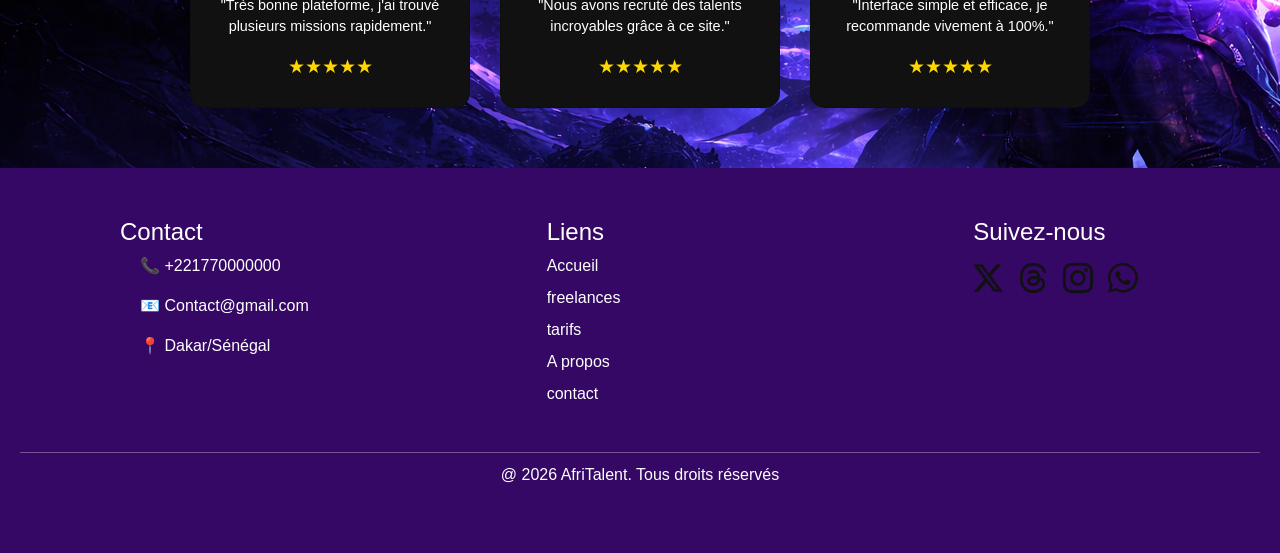
==== commit 3412ec64: "Dépôt" ====
--- a/index.html
+++ b/index.html
@@ -33,6 +33,10 @@
                 <div>
                     <button><strong>Se connecter</strong></button>
                     <button><strong>S'inscrire</strong></button>
+                    <button id="theme-toggle">
+                        <i class="bi bi-moon-fill"></i>
+                    </button>
+
                 </div>    
             </div>
             </div>
@@ -147,21 +151,21 @@
     <section class="section-container">
             <div class="card">
                 <img src="images/témoin1.jpg" class="avatar">
-                <h1>Andréas Israël</h1>
+                <h2>SIALE Juliana</h2>
                 <span class="role">Freelance</span>
                 <p>"Très bonne plateforme, j'ai trouvé plusieurs missions rapidement."</p>
                 <div class="stars">★★★★★</div>
             </div>
             <div class="card">
                 <img src="images/témoin3.png" class="avatar">
-                <h1>Juliana SIALE</h1>
+                <h2>KETA  Andréas</h2>
                 <span class="role">Entreprise</span>
                 <p>"Nous avons recruté des talents incroyables grâce à ce site."</p>
                 <div class="stars">★★★★★</div>
             </div>
             <div class="card">
                 <img src="images/témoin1.jpg" class="avatar">
-                <h1>KETA Tony</h1>
+                <h2>KETA Tony</h2>
                 <span class="role">Freelance</span>
                 <p>"Interface simple et efficace, je recommande vivement à 100%."</p>
                 <div class="stars">★★★★★</div>
@@ -171,13 +175,13 @@
       <footer class="footer">
         <div class="footer-container">
             <div class="footer-b">
-                <h1>Contact</h1>
+                <h4>Contact</h4>
                 <p>📞 +221770000000</p>
                 <p>📧 Contact@gmail.com</p>
                 <p>📍 Dakar/Sénégal</p>
             </div>
             <div class="footer-b">
-                <h1>Liens</h1>
+                <h4>Liens</h4>
                 <ul>
                     <li><a href="Accueil">Accueil</a></li>
                     <li><a href="freelances.html">freelances</a></li>
@@ -188,7 +192,7 @@
             </div>
 
             <div class="footer-b">
-                <h1>Suivez-nous</h1>
+                <h4>Suivez-nous</h4>
                 <div class="social-icon">
                     <a href="https://www.twitter.com" target="_blank">
                          <i class="bi bi-twitter-x"></i>
--- a/css/style.css
+++ b/css/style.css
@@ -13,6 +13,21 @@
     margin: 0;
     font-family: var(--font-main);
     color: var(--text-color);            
+}
+body.light{
+    background: white;
+    color: #0c090f;
+}
+body.dark{
+    background: #111;
+    color: white;
+}
+#theme-toggle{
+    padding: 5px 7px;
+    border: none;
+    cursor: pointer;
+    border-radius: 10px;
+    color: yellow;
 }
 .navbar-brand {
     color: #1e90ff;
@@ -34,6 +49,7 @@
     margin-left: 5px;
     border-radius: 10px;
     padding: 4px;
+    border: none;
 }
 button:hover {
     box-shadow: 0 0 10px #6c5ce7,
@@ -231,9 +247,14 @@
 /*========= SECTION A PROPOS */
 .pp {
     text-align: center;
+    margin-top: 10px;
 }
 .propos {
     color: #ffffff;
+}
+.propos p{
+    text-align: center;
+    font-size: 30px;
 }
 
 /*Responsive Design */
@@ -425,7 +446,8 @@
 h5 {
     text-align: center;
     margin-top: 40px;
-    color: azure;
+    color: cyan;
+    font-size: 30px;
 }
 .cardes-containers {
     display: flex;
@@ -478,7 +500,66 @@
 .button-1:hover {
     background: #12385e;
 }
+/*========== QUESTIONS/REPONSES========*/
+.faq {
+    width: 80%;
+    margin-top: 10px;
+    margin: auto;
+}
+.faq h1 {
+    text-align: center;
+    margin-top: 50px;
+    color: cyan;
+} 
+.accordion-item {
+    margin-bottom: 15px;
+    border-radius: 10px;
+    overflow: hidden;
+}
+.accordion-button {
+    background-color: #ffffff;
+    color: #111;
+    font-weight: bold;
+}
+.accordion-button:not(.collapsed) {
+    background-color: cyan;
+    color: #111;
+}
+.accordion-body {
+    background: #222;
+    color: white;
+    padding: 20px;
+}
 /*========== NOTRE HISTOIRE ==========*/
+.castor {
+    height: 100vh;
+    background-size: cover;
+    background-position: center;
+    position: relative;
+    display: flex;
+    justify-content: center;
+    align-items: center;
+    text-align: center;
+    background: url("https://images.unsplash.com/photo-1542751371-adc38448a05e?q=80&w=1600&auto=format&fit=crop");
+}
+.overlay {
+    position: absolute;
+    width: 100%;
+    height: 100%;
+    background:  rgba(0,0,0,0.7);
+}
+.shadow {
+    position: relative;
+    z-index: 2;
+}
+.shadow h6{
+    font-size: 80px;
+    color: var(--primary-color);
+}
+.shadow p{
+    margin: 20px 0;
+    font-size: 18px;
+} 
 .violet {
     background-color: rgb(5, 3, 12);
 }
@@ -494,12 +575,14 @@
     justify-content: space-between;
     gap: 40px;
     padding: 50px;
-
+}
+h6 {
+    text-align: center;
+    font-size: 40px;
+    color: #1e90ff;
+    margin-top: 20px;
 }
 .heros-text p, cta, h2, p {
-    color: #ffffff;
-}
-.span  {
     color: #ffffff;
 }
 .heros-text h1 {
@@ -520,46 +603,58 @@
 }
 .team {
     padding: 50px;
+    text-align: center;
+}
+.team h1{
+   font-size: 40px;
+   color: dodgerblue;
+   margin-bottom: 50px;
 }
 .teams {
-    display: flex;
-    justify-content: center;
-    gap: 15px;
-    flex-wrap: wrap;
+    display: grid;
+    grid-template-columns: repeat(auto-fit,minmax(200px,1fr));
+    gap: 20px;
 }
 .team-1 {
-    background: black;
-    padding: 12px;
-    text-align: center;
-    border-radius: 20px;
-    width: 220px;
-    
+  background-color: #161616;
+  padding: 12px 20px;
+  border-radius: 20px;
 }
 .team-1 img {
-    width: 100%;
-    border-radius: 10px;
-    object-fit: cover;
-    height: 140px;
-}
-.role {
-    color: #a855f7;
-}
+    width: 100px;
+    border-radius: 50%;
+    margin-bottom: 15px;
+    height: 100px;
+}
+/* Valeurs */
 .values {
-    padding: 50px;
+    padding: 80px 10%;
+    text-align: center;
+}
+.values h2, h1{
+    font-size: 40px;
+    color: #1e90ff;
+    margin-bottom: 40px;
 }
 .valeur-grid {
     display: grid;
-    grid-template-columns: repeat(4, 1fr);
+    grid-template-columns: repeat(auto-fit,minmax(220px,1fr));
     gap: 20px;
 }
 .value {
     background: #111;
-    padding: 20px;
-    border-radius: 10px;
-    text-align: center;
-}
+    padding: 40px;
+    border-radius: 20px;
+}
+.value i{
+    color: red;
+    margin-bottom: 20px;
+    font-size: 40px;
+}
+/* Compteurs */
 .states {
     padding: 20px;
+    text-align: center;
 }
 .states-grid {
     display: grid;
@@ -578,6 +673,10 @@
     margin-top: 10px;
     color: gray;
 }
+.stat
+.span {
+    color: white;
+}
 /*==== Freelances ====*/
 .mb-4 {
     color: #610cb7;
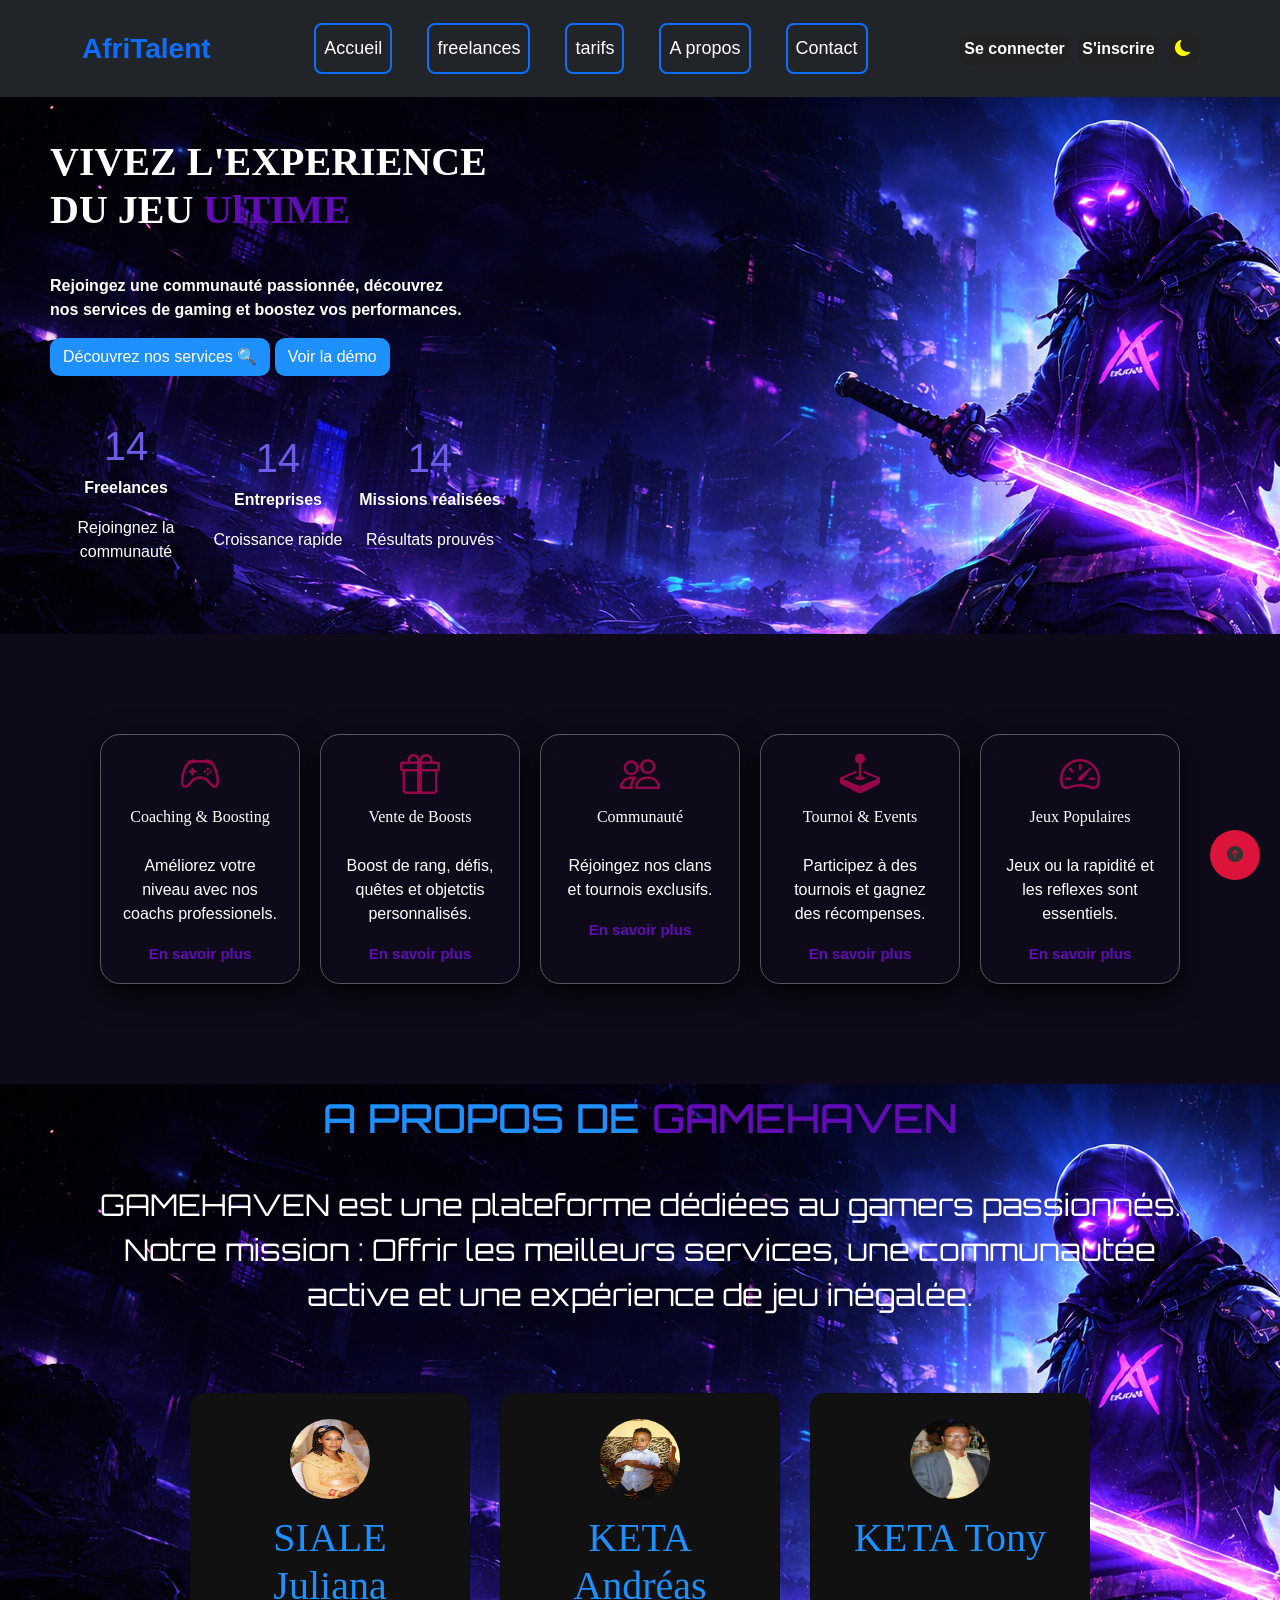
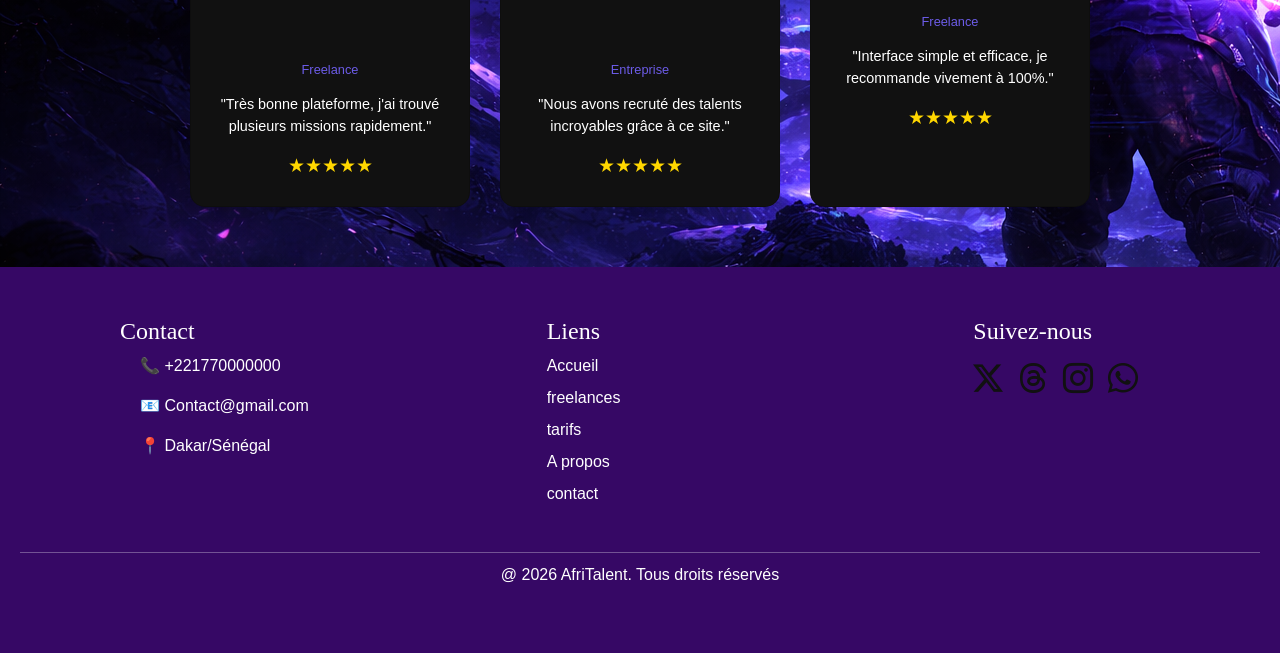
==== commit 79eaa58c: "dépôt" ====
--- a/index.html
+++ b/index.html
@@ -11,18 +11,28 @@
 <!--Icones Boostrap-->
 <link href="https://cdn.jsdelivr.net/npm/bootstrap-icons@1.11.0/font/bootstrap-icons.css" rel="stylesheet">
 <!-- CSS --> 
+<link href="https://fonts.googleapis.com/css2?family=Orbitron:wght@400;700&display=swap" rel="stylesheet">
 <link rel="stylesheet" href="css/style.css">
 </head>
 <body background="images/background.jpg">
+    
 
   <!-- NAVBAR -->
    <header>
          <nav class="navbar navbar-expand-lg navbar-dark bg-dark fixed-top">
             <div class="container">
                 <a class="navbar-brand" href="#"><strong>AfriTalent</strong></a>
-                <img src="images/img.png" width="80" class="nav-1">
-
-            <div class="navbar-collapse" id="navMenu">
+                <!--Bouton Hamburger-->
+                <button class="navbar-toggler"
+                        type="button"
+                        data-bs-toggle="collapse"
+                        data-bs-target="#navMenu">
+
+                        <span class="navbar-toggler-icon"></span>
+
+                </button>
+
+            <div class="collapse navbar-collapse" id="navMenu">
                 <ul class="navbar-nav mx-auto">
                     <li class="nav-item"><a class="nav-link" href="#Accueil">Accueil</a></li>
                     <li class="nav-item"><a class="nav-link" href="#freelances">freelances</a></li>
@@ -43,6 +53,10 @@
         </nav>
 </header>
 <!--Contenu principal Main-->
+ <div class="Boutons">
+        <i class="bi bi-arrow-up-circle-fill"></i>
+</div>
+
 <main>
     <!--Section hero-->
     <section class="hero" id="">
@@ -80,22 +94,22 @@
     </section>
 
     <!--Section Services-->
+
         <div class="services-container">
             <div class="service-card">
                 <div class="card-icon">
-                        <img src="images/game.png" width="65" class="icon-3">
+                        <i class="bi bi-controller"></i>
                 </div>
                 <h1 class="service-title">Coaching & Boosting</h1>
                 <p class="service-description">
-                  <em>Améliorez votre niveau avec nos coachs professionels.</em> 
-                </p>
-                <a href="#" class="service-link">En savoir plus</a>
-            </div>
+                  Améliorez votre niveau avec nos coachs professionels. 
+                </p>
+                <a href="#" class="service-link">En savoir plus</a>
+            </div>
+
              <div class="service-card">
                 <div class="card-icon">
-                    <div class="icon-1">
-                        <img src="images/cadeau.png" width="65" class="icon-3">
-                    </div>
+                        <i class="bi bi-gift"></i>
                 </div>
                 <h1 class="service-title">Vente de Boosts</h1>
                 <p class="service-description">
@@ -103,21 +117,21 @@
                 </p>
                 <a href="#" class="service-link">En savoir plus</a>
             </div>
-             <div class="service-card">
-                <div class="card-icon">
-                    <div class="icon-1">
-                        <img src="images/tête.png" width="65" class="icon-3">
-                    </div>
+
+            <div class="service-card">
+                <div class="card-icon">
+                    <i class="bi bi-people"></i>
                 </div>
                 <h1 class="service-title">Communauté</h1>
                 <p class="service-description">
                     Réjoingez nos clans et tournois exclusifs.
                 </p>
                 <a href="#" class="service-link">En savoir plus</a>
-        </div>
-          <div class="service-card">
-                <div class="card-icon">
-                        <img src="images/images2.jpg" width="65" class="icon-3">
+            </div>
+
+            <div class="service-card">
+                <div class="card-icon">
+                        <i class="bi bi-joystick"></i>
                 </div>
                 <h1 class="service-title">Tournoi & Events</h1>
                 <p class="service-description">
@@ -125,9 +139,10 @@
                 </p>
                 <a href="#" class="service-link">En savoir plus</a>
             </div>
+
               <div class="service-card">
                 <div class="card-icon">
-                        <img src="images/icon3.jpg" width="65" class="icon-3">
+                        <i class="bi bi-speedometer2"></i>
                 </div>
                 <h1 class="service-title">Jeux Populaires</h1>
                 <p class="service-description">
@@ -137,41 +152,48 @@
             </div>
         </div>
     <!-- A PROPOS -->
-     <section >
+     <section>
         <div class="propos">
             <h1 class="pp">A PROPOS DE <span class="text-1">GAMEHAVEN</span></h1>
-            <p><strong>GAMEHAVEN est un plateforme dédiées au gamers passionnés. <br>
+            <p>
+             GAMEHAVEN est une plateforme dédiées au gamers passionnés. <br>
              Notre mission : Offrir les meilleurs services, une communautée <br>
-             active et une expérience de jeu inégalée.</strong>
+             active et une expérience de jeu inégalée.
             </p>
+            
         </div>
      </section>
   
     <!--Section Témoignages-->
+
     <section class="section-container">
             <div class="card">
-                <img src="images/témoin1.jpg" class="avatar">
+                <img src="images/témoin3.png">
                 <h2>SIALE Juliana</h2>
                 <span class="role">Freelance</span>
                 <p>"Très bonne plateforme, j'ai trouvé plusieurs missions rapidement."</p>
                 <div class="stars">★★★★★</div>
             </div>
+
             <div class="card">
-                <img src="images/témoin3.png" class="avatar">
+                <img src="images/andré.jpeg">
                 <h2>KETA  Andréas</h2>
                 <span class="role">Entreprise</span>
                 <p>"Nous avons recruté des talents incroyables grâce à ce site."</p>
                 <div class="stars">★★★★★</div>
             </div>
+
             <div class="card">
-                <img src="images/témoin1.jpg" class="avatar">
+                <img src="images/tony.jpeg">
                 <h2>KETA Tony</h2>
                 <span class="role">Freelance</span>
                 <p>"Interface simple et efficace, je recommande vivement à 100%."</p>
                 <div class="stars">★★★★★</div>
             </div>   
     </section>
+
 <!--Pied de page-->
+
       <footer class="footer">
         <div class="footer-container">
             <div class="footer-b">
@@ -180,6 +202,7 @@
                 <p>📧 Contact@gmail.com</p>
                 <p>📍 Dakar/Sénégal</p>
             </div>
+
             <div class="footer-b">
                 <h4>Liens</h4>
                 <ul>
@@ -209,6 +232,7 @@
                 </div>
             </div>
         </div>
+
         <div class="pied">
             <p>@ 2026 AfriTalent. Tous droits réservés</p>
         </div>
@@ -218,6 +242,7 @@
     <script src="https://cdn.jsdelivr.net/npm/bootstrap@5.3.0/dist/js/bootstrap.bundle.min.js">
     </script>
       <script src="js/main.js"></script>
+  
     
 </body>
 </html>
--- a/css/style.css
+++ b/css/style.css
@@ -8,7 +8,6 @@
     --white: #ffffff;
     --dark: #222222;
 }
-
 body {
     margin: 0;
     font-family: var(--font-main);
@@ -29,19 +28,88 @@
     border-radius: 10px;
     color: yellow;
 }
-.navbar-brand {
-    color: #1e90ff;
-} 
-.navbar-brand1 {
-     color: #1e90ff;
-     margin-left: 40px;
-} 
-.nav-link {
-    color: #667eea;
-    font-size: initial;
-}
-.nav-1 {
-    border-radius: 40px;
+.navbar{
+    position: fixed;
+    top: 0;
+    left: 0;
+    width: 100%;
+    z-index: 1000;
+    background: white;
+    padding: 15px 0;
+    box-shadow: 0 2px 10px rgba(0,0,0,0.1);
+    transition: 0.3s;
+}
+.navbar-brand{
+    font-size: 28px;
+    font-weight: bold;
+    color: #0d6efd;
+}
+.nav-link:hover{
+    color: #250dfd;
+    background-color: transparent;
+}
+.nav-link{
+    border: 2px solid #0d6efd;
+    color: white;
+    font-size: 18px;
+    margin: 0 10px;
+    transition : 0.3s;
+    border-radius: 8px;
+    padding: 8px 15px;
+}
+/*======= DESKTOP =======*/
+@media (min-width: 1200px){
+    .navbar-nav{
+        gap: 15px;
+    }
+    .nav-link{
+        font-size: 18px;
+        padding: 10px 18px;
+    }
+}
+/*===== TABLETTE =====*/
+@media (max-width: 768px){
+    .navbar-nav{
+        text-align: center;
+        margin-top: 15px;
+    }
+    .nav-item{
+        margin: 10px 0;
+    }
+    .navbar-collapse{
+        background: white;
+        padding: 15px;
+        border-radius: 10px;
+    }
+    .nav-link{
+        display: block;
+        font-size: 17px;
+    }
+}
+/*===== MOBILE =====*/
+@media (max-width: 375px){
+    .navbar{
+        padding: 10px;
+    }
+    .navbar-brand{
+        font-size: 20px;
+    }
+    .navbar-nav{
+        text-align: center;
+    }
+    .nav-item{
+        margin: 8px 0;
+    }
+    .nav-link{
+        display: block;
+        font-size: 15px;
+        padding: 10px;
+    }
+    .navbar-collapse{
+        background: white;
+        padding: 12px;
+        border-radius: 10px;
+    }
 }
 button {
     background-color: var(--dark);
@@ -58,6 +126,21 @@
     color: red;
     transition: 0.8s;            
 }
+/* Bouton retour */
+.Boutons {
+    height: 50px;
+    width: 50px;
+    background-color: crimson;
+    border-radius: 50%;
+    display: flex;
+    justify-content: center;
+    align-items: center;
+    position: fixed;
+    right: 20px;
+    bottom: 20px;
+    cursor: pointer;
+}
+
 
 /*=== SECTIONS TEMOIGNAGES ET TARIFS ===*/
 .section-container {
@@ -80,11 +163,14 @@
     transform: translateY(-10px);
     box-shadow: 0 0 20px rgba(108,92,231,0.5);
 }
-.avatar {
+.card img{
     width: 80px;
     height: 80px;
     border-radius: 50%;
     margin-bottom: 15px;
+ 
+    margin-left: auto;
+    margin-right: auto;
 }
 .card h1 {
     font-size: 25px;
@@ -101,7 +187,6 @@
     color: gold;
     font-size: 1.2rem;
 }
-
 /* Section hero */
 .text {
     color: #ffffff;
@@ -147,12 +232,10 @@
     border-radius: 20px 20px 0 0;
     flex-wrap: nowrap;    
 }
-
 .start-card {
     text-align: center;
     flex: 1;   
 }
-
 .counter {
     font-size: 40px;
     font-weight: 500;
@@ -176,7 +259,6 @@
     font-size: 25px;
     color: #ffffff;
 }
-
 .services-container {
     color: deepskyblue;
     justify-content: center;
@@ -189,7 +271,7 @@
     background-color: #0f0a1a;
     margin-top: 20px;
 }
-  .service-card {
+.service-card {
     border-radius: 20px;
     width: 200px;
     max-width: 350px;
@@ -203,20 +285,19 @@
     text-align: center;
     padding: 10px 20px;
 }
-
 .service-card:hover{
     transform: translateY(-10px);
     box-shadow: 0 20px 40px black;
-}
-.card-icon {
-    margin-bottom: 20px;
-    display: inline-block;
 }
 .icon-3 {
     width: 48px;
     height: 48px;
     border-radius: 12px;
     margin: 0 auto;
+}
+.card-icon i{
+    font-size: 40px;
+    color: rgb(150, 7, 74);
 }
 .icon-1::before {
     color: #ffffff;
@@ -248,6 +329,7 @@
 .pp {
     text-align: center;
     margin-top: 10px;
+    font-family: "Orbitron", sans-serif;
 }
 .propos {
     color: #ffffff;
@@ -255,8 +337,8 @@
 .propos p{
     text-align: center;
     font-size: 30px;
-}
-
+    font-family: "Orbitron", sans-serif;
+}
 /*Responsive Design */
 @media (max-width: 768px) {
     .service-container {
@@ -294,6 +376,9 @@
 .footer-b p {
     margin-left: 20px;
     
+}
+.footer-b h4{
+    font-family: "inter";
 }
 .footer-b h1 {
     font-size: 22px;
@@ -340,6 +425,7 @@
     align-items: center;
     height: auto;
     gap: 20px;
+    background-color: rgb(31, 5, 52);
 }
 option {
     color: red;
@@ -347,7 +433,6 @@
 .error {
     color: red;
 }
-
 .form-box,
 .info-box {
     width: 400px;
@@ -357,14 +442,12 @@
     border: 2px solid rgba(255,255,255,0.5);
     box-shadow: 0 0 20px cyan;
 }
-
 .form-box h1 {
     font-family: Georgia, 'Times New Roman', Times, serif;
     font-size: 20px;
     margin-left: 20px;
     color: #1e90ff;
 }
-
 input,
 select,
 textarea {
@@ -377,7 +460,6 @@
     background: rgba(255,255,255,0.1);
     color: #ffffff;
 }
-
 input:focus,
 select:focus,
 textarea:focus {
@@ -389,22 +471,18 @@
     transform: scale(1.02);
     transition: 3s;
 }
-
 input:focus::placeholder,
 textarea:focus::placeholder {
     color: green;
 }
-
 textarea {
     height: 50px;
     resize: none;
 }
-
 .row {
     display: flex;
     gap: 10px;
 }
-
 .btn-9 {
     width: 100%;
     border: none;
@@ -415,30 +493,25 @@
     cursor: pointer;
     transition: 0.4s;
 }
-
 .btn-9:hover {
     transform: scale(1.05);
 }
-
 .success {
     margin-top: 10px;
     color: lawngreen;
     margin-left: 19%;
 }
-
 .info-box p,
 .info-box h1 {
     margin: 10px 0;
     color: var(--white);
 }
-
 iframe {
     width: 390px;
     height: 250px;
     border-radius: 10px;
     margin-top: 40px;
 }
-
 /*=========TARIFS========*/
 .tarifs {
     background-color: #0c090f;
@@ -468,8 +541,7 @@
     color: white;
     padding: 5px 10px;
     font-size: 12px;
-    border-radius: 70px;
-    
+    border-radius: 70px;   
 }
 .price {
     font-size: 22px;
@@ -552,9 +624,13 @@
     position: relative;
     z-index: 2;
 }
+.shadow p{
+    font-family: "Advent Pro", sans-serif;
+}
 .shadow h6{
     font-size: 80px;
     color: var(--primary-color);
+    font-family: "inter";
 }
 .shadow p{
     margin: 20px 0;
@@ -568,7 +644,6 @@
    font-family: 'Franklin Gothic Medium', 'Arial Narrow', Arial, sans-serif;
    font-size: 25px;
 }
-
 .heros {
     display: flex;
     align-items: center;
@@ -581,14 +656,17 @@
     font-size: 40px;
     color: #1e90ff;
     margin-top: 20px;
-}
-.heros-text p, cta, h2, p {
-    color: #ffffff;
-}
-.heros-text h1 {
-    color: rgb(78, 7, 78);
+    font-family: "inter";
+}
+.heros-text  cta, h2, p {
+    color: #ffffff;
+}
+.heros-text p{
+    font-family: "Nunito";
+    font-size: 20px;
 }
 .heros-text h2, h3 {
+    font-family: "Poppins";
     font-size: 40px;
     color: aliceblue;
 }
@@ -605,10 +683,11 @@
     padding: 50px;
     text-align: center;
 }
-.team h1{
+.team h1, h2{
    font-size: 40px;
    color: dodgerblue;
    margin-bottom: 50px;
+   font-family: "inter";
 }
 .teams {
     display: grid;
@@ -635,6 +714,7 @@
     font-size: 40px;
     color: #1e90ff;
     margin-bottom: 40px;
+    font-family: "inter";
 }
 .valeur-grid {
     display: grid;
@@ -677,19 +757,66 @@
 .span {
     color: white;
 }
-/*==== Freelances ====*/
+/*==== Freelance ====*/
+.sections-container{
+    gap: 30px;
+    padding: 60px 8%;
+    display: grid;
+    grid-template-columns: repeat(3, 1fr);
+}
 .mb-4 {
-    color: #610cb7;
-    text-align: center;
+    color:  #f8fafc;
+    text-align: center;
+}
+.cardes{
+    background: #111;
+    color: white;
+    border-radius: 15px;
+    overflow: hidden;
+    transition: 0.3s;
+    width: 300px;
 }
 .card-img-top {
-    width: 200px;
-    height: 150px; 
+    width: 100%;
+    height: 250px; 
+    object-fit: cover;
+}
+.card-body{
+    padding: 20px;
+    text-align: center;
+    line-height: 1;
+}
+.card-body h1{
+    font-size: 15px;
+    color: white
 }
 #count {
   color: white;
   font-size: 40px;
 }
+/* Bouton principal */
+.btn-primary{
+    background-color: black;
+    border:none;
+    padding:10px 20px;
+    border-radius:10px;
+}
+.btn-primary:hover{
+    background-color:#5a159f;
+}
+.btn-outline-primary{
+    color:#f8fafc;
+    border:2px solid #000000;
+    padding:10px 20px;
+    border-radius:20px;
+    background-color: transparent;
+}
+.btn-outline-primary:hover{
+    background-color:#610cb7;
+    color:white;
+}
+.freelance-page {
+    background: linear-gradient(135deg, #1a0033, #0f172a);
+}
 
 
-
